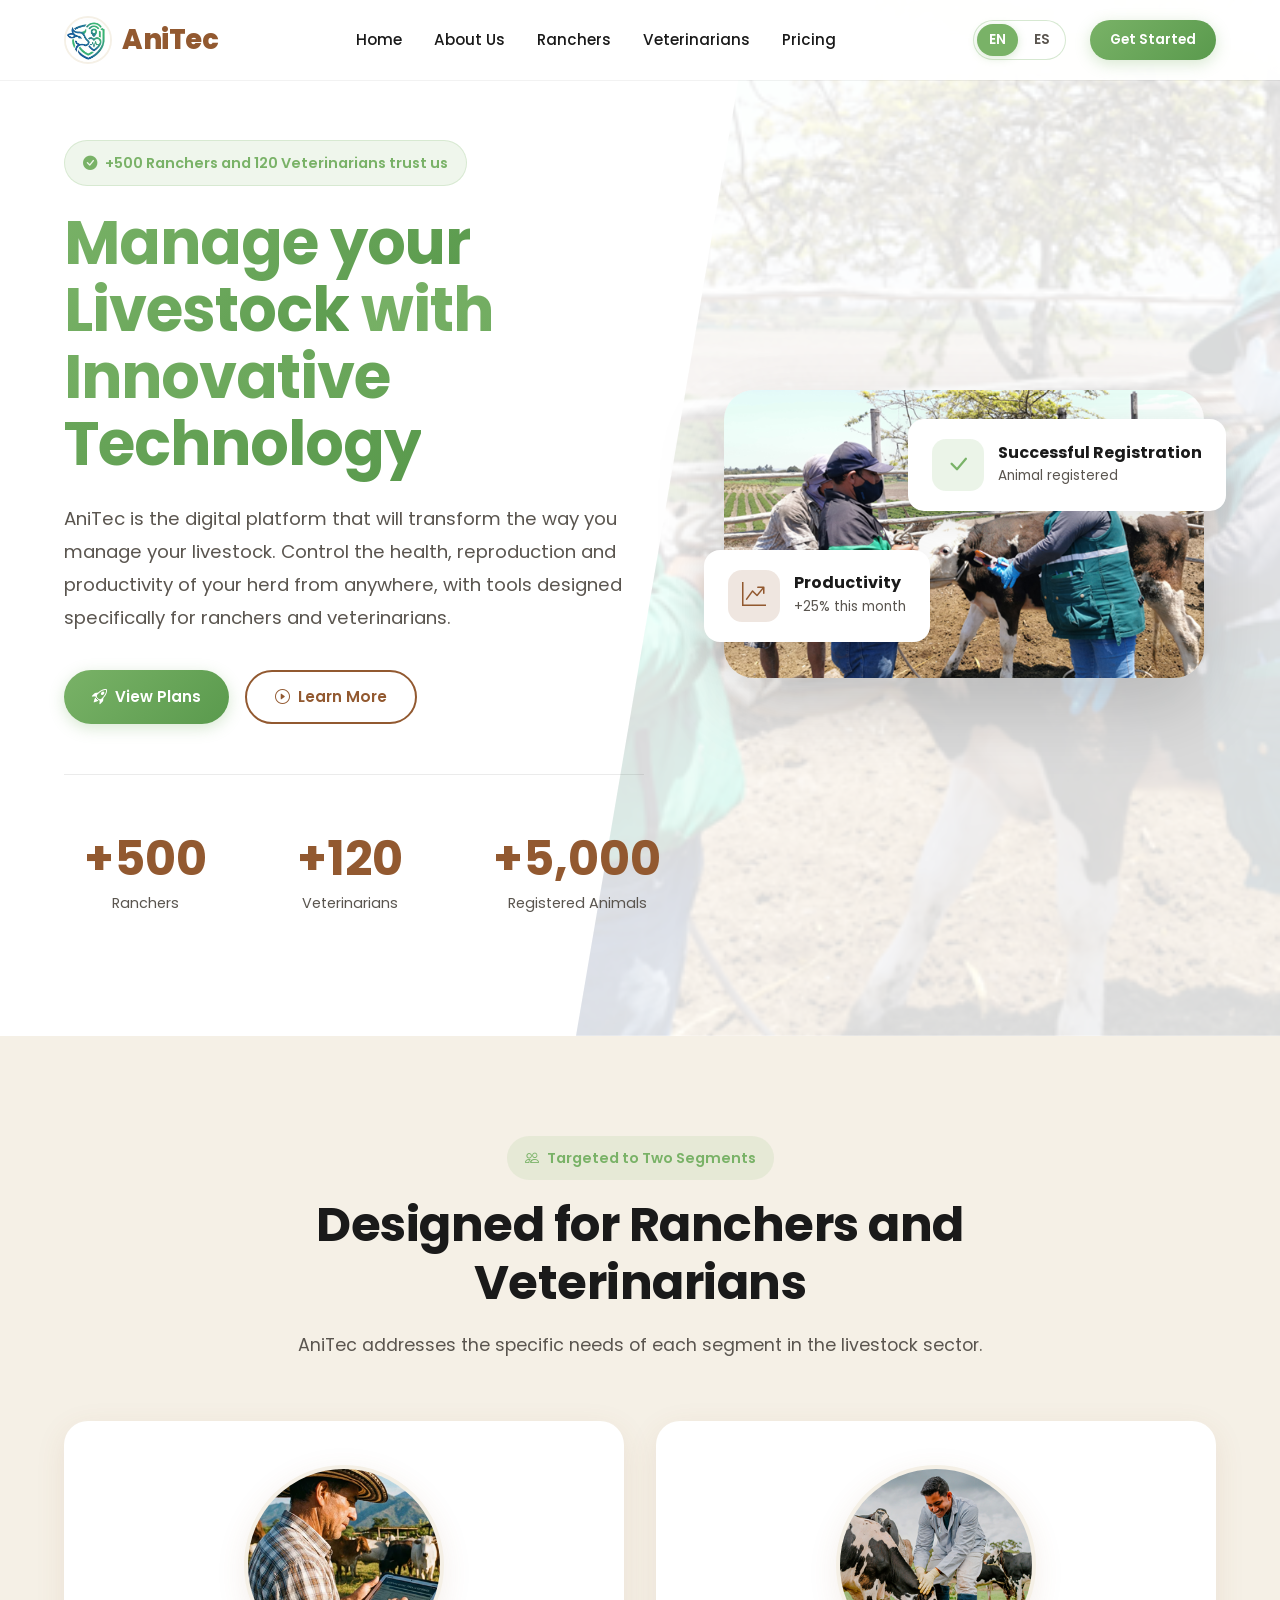
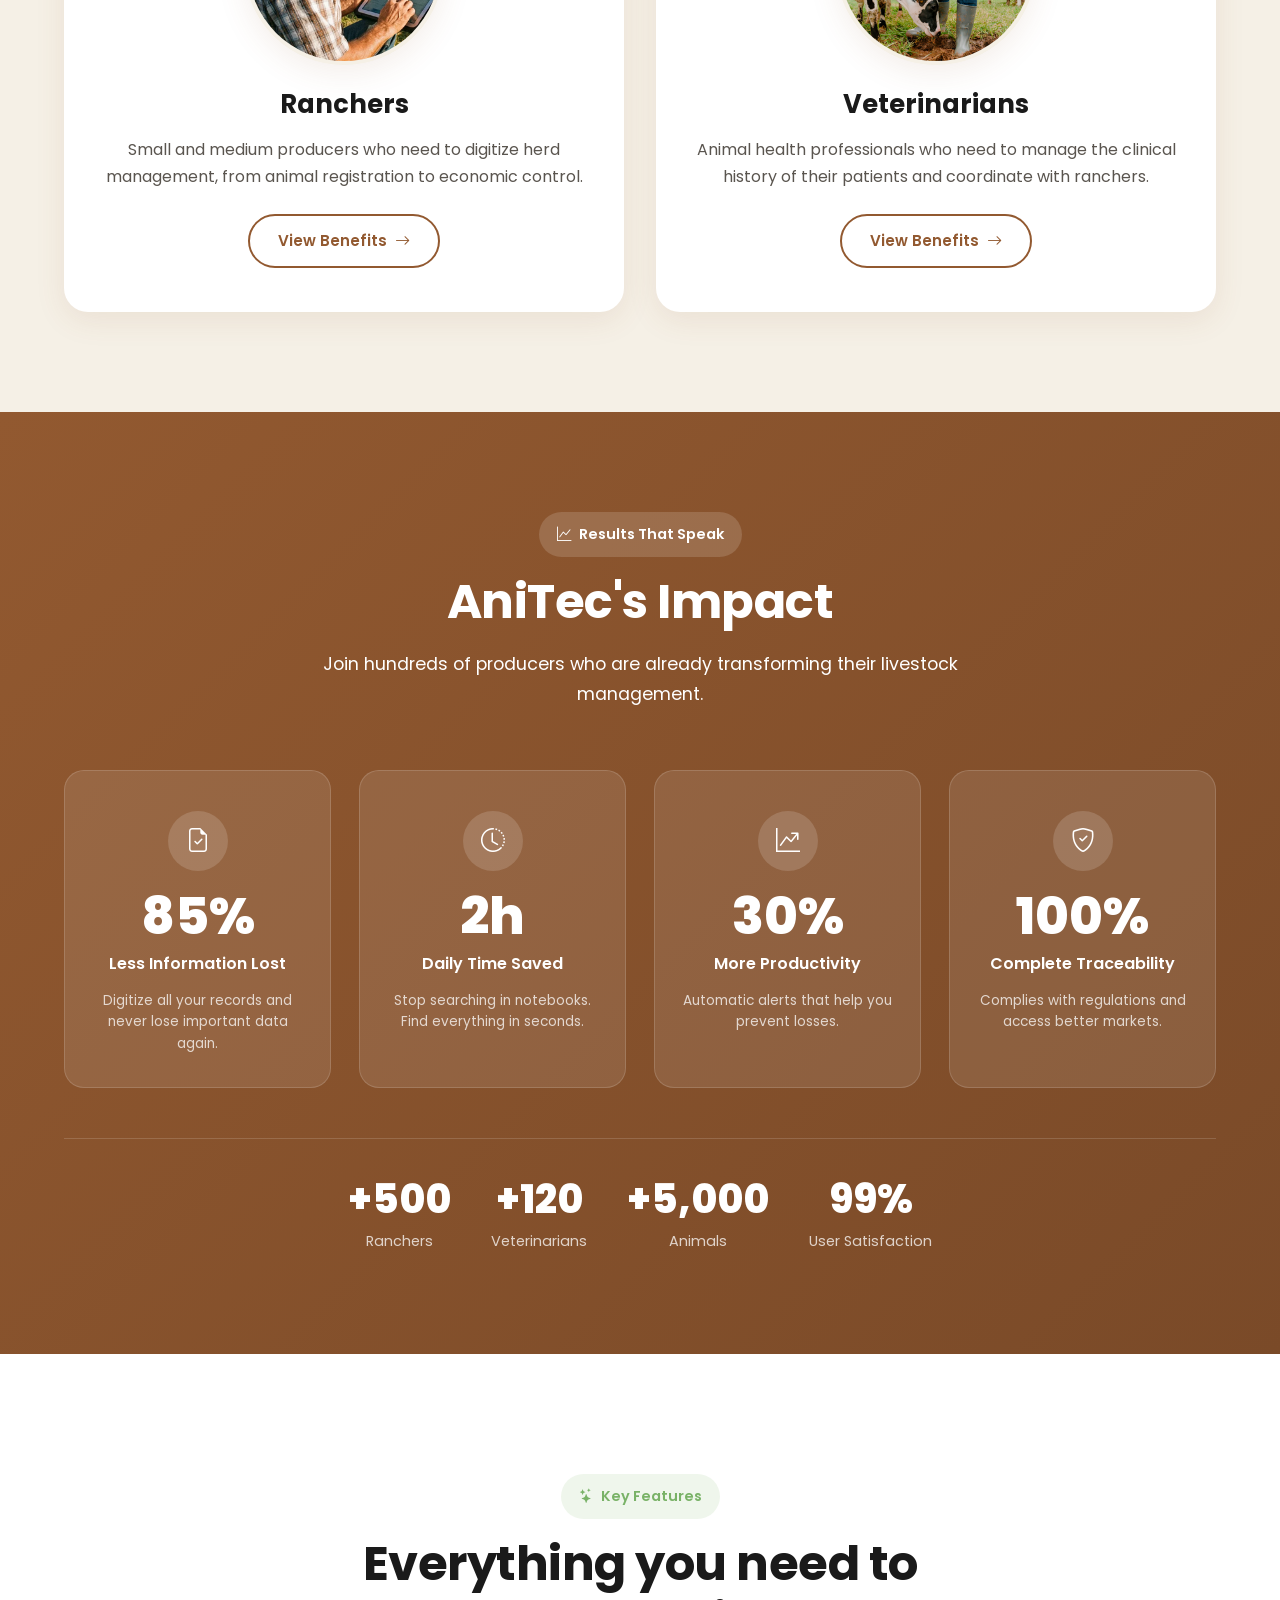
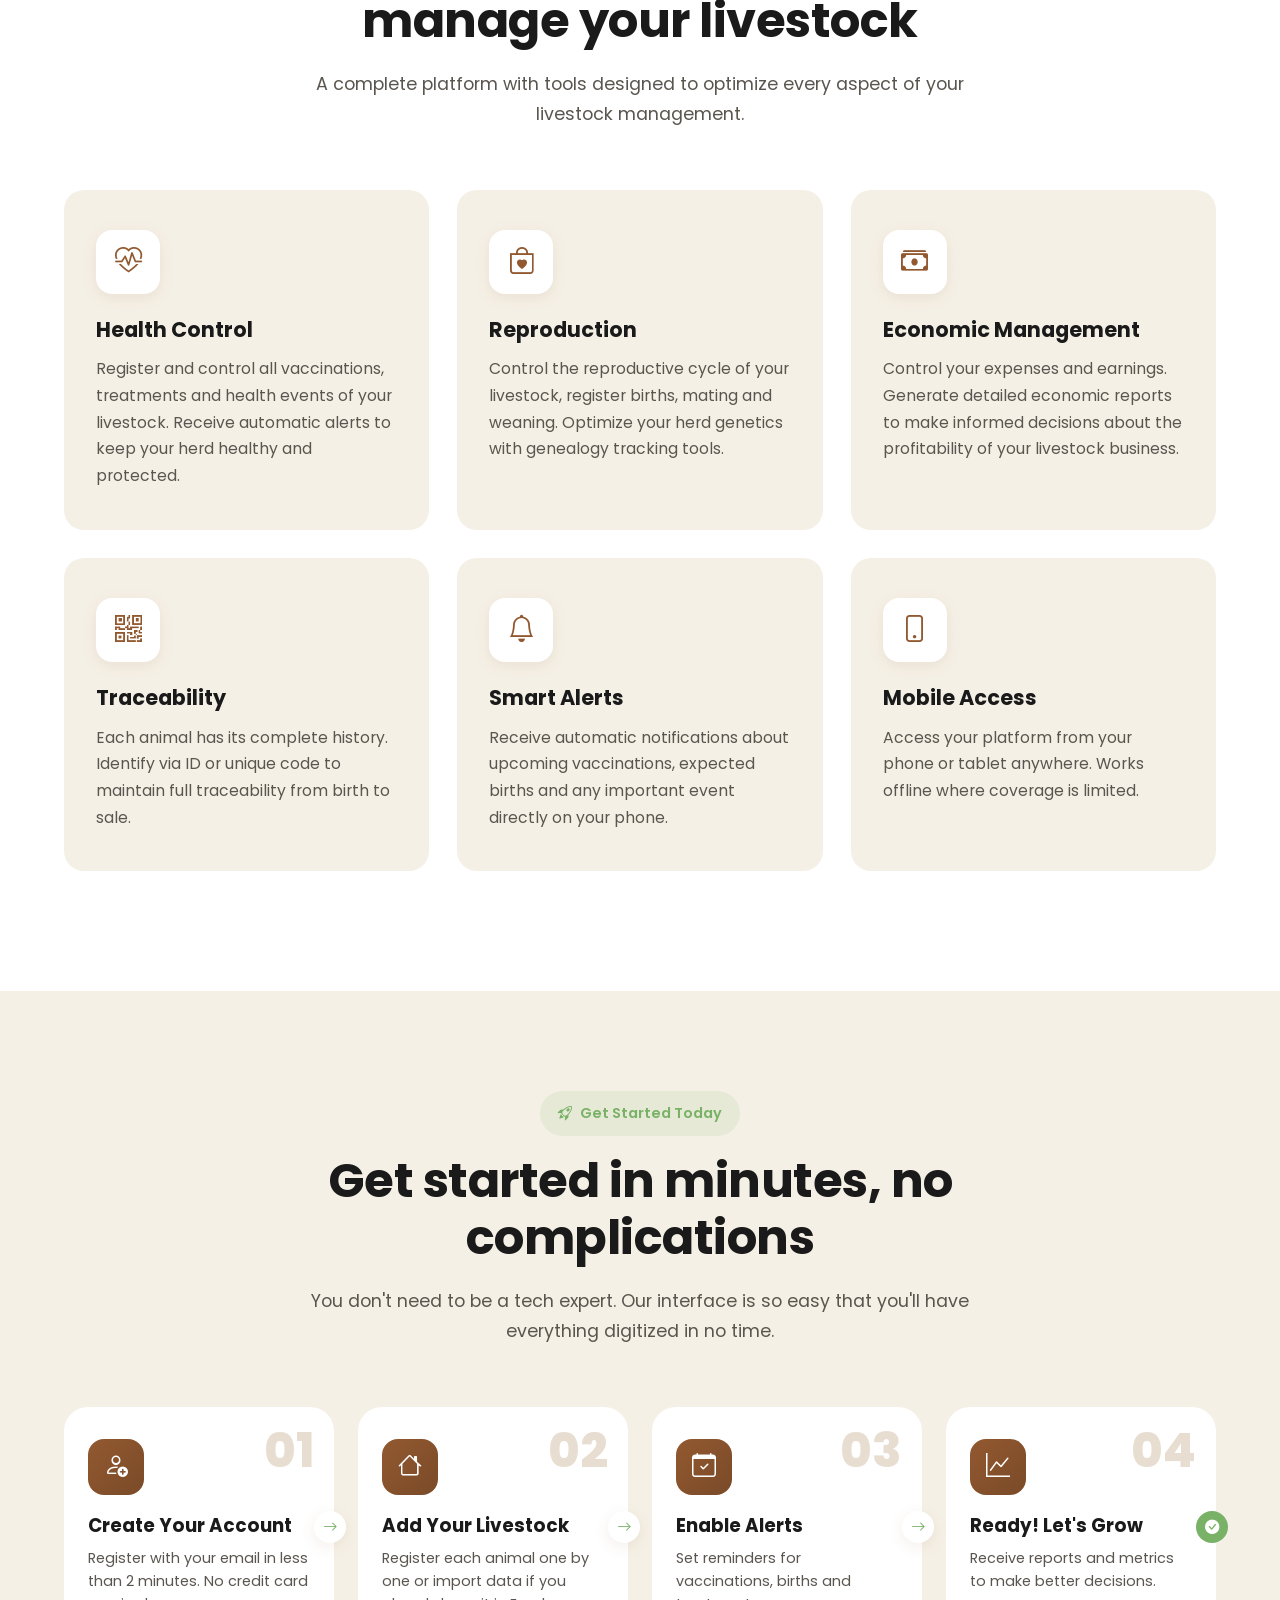
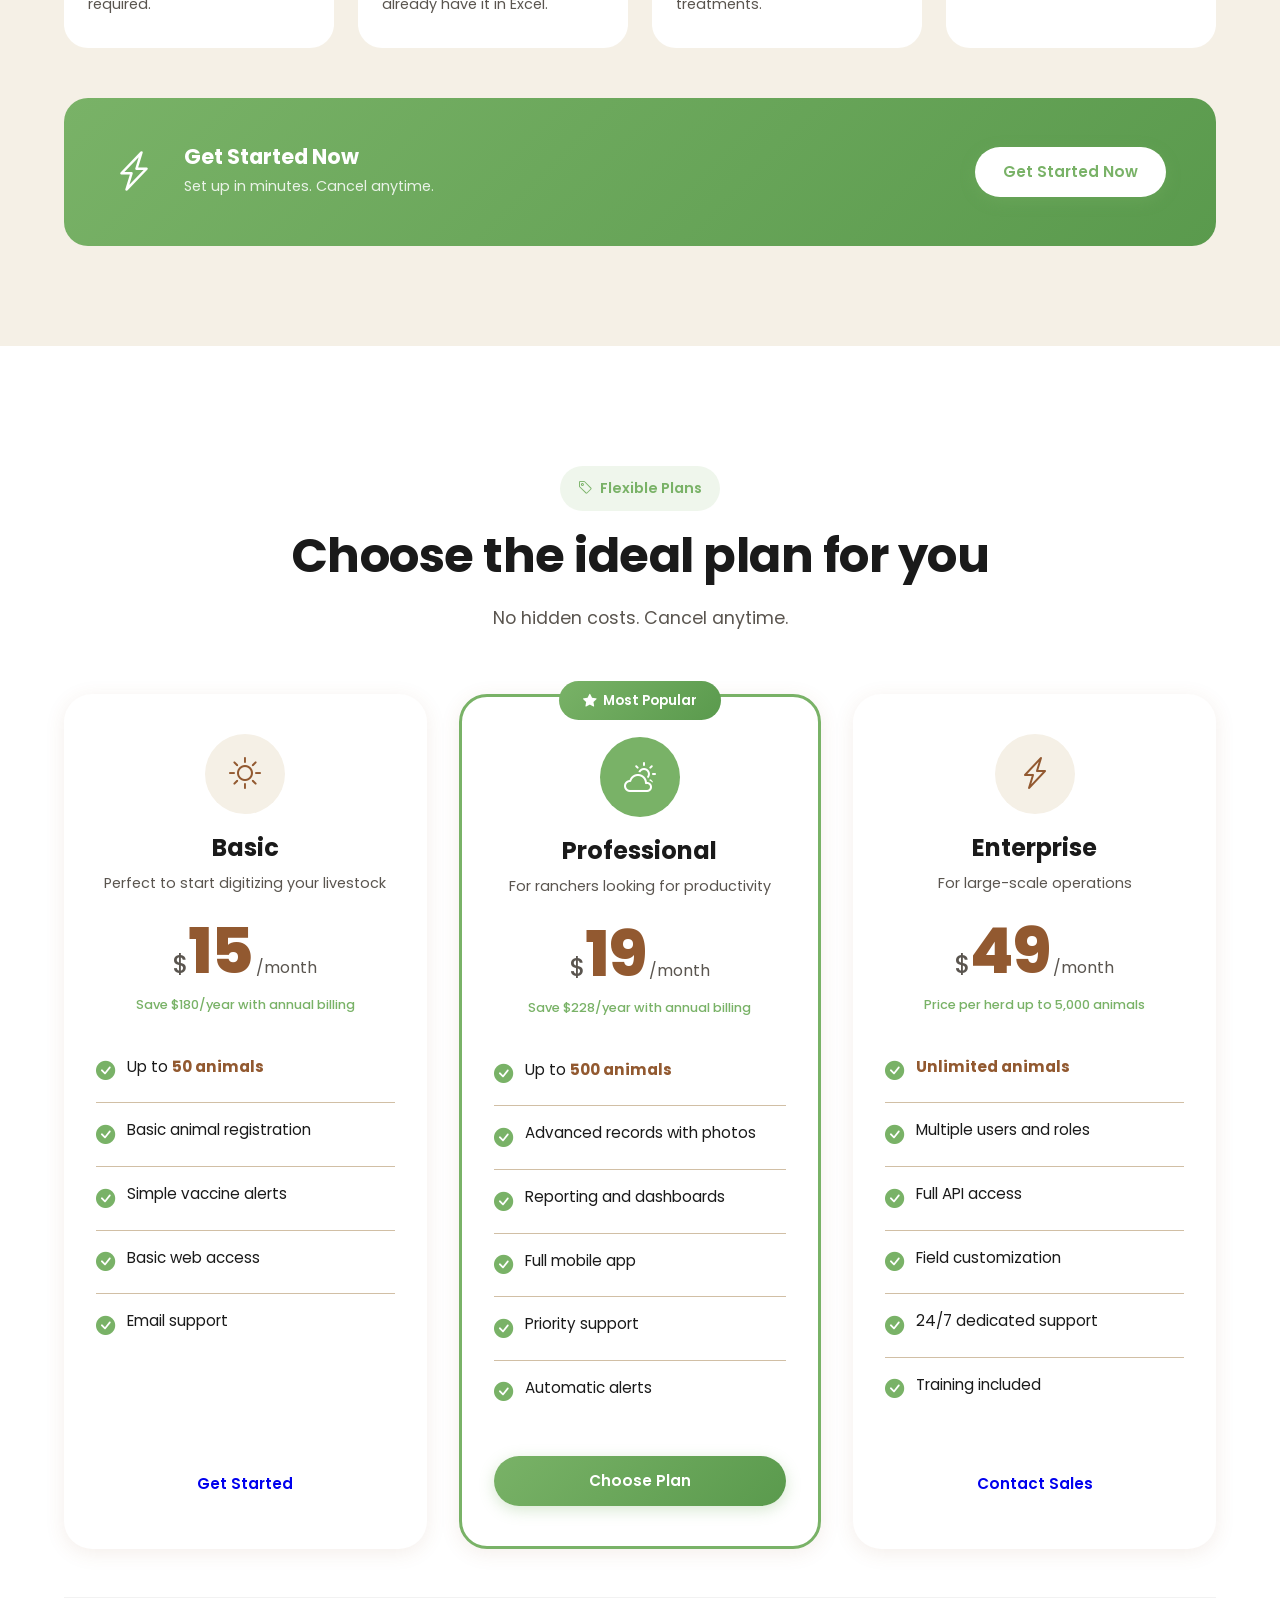
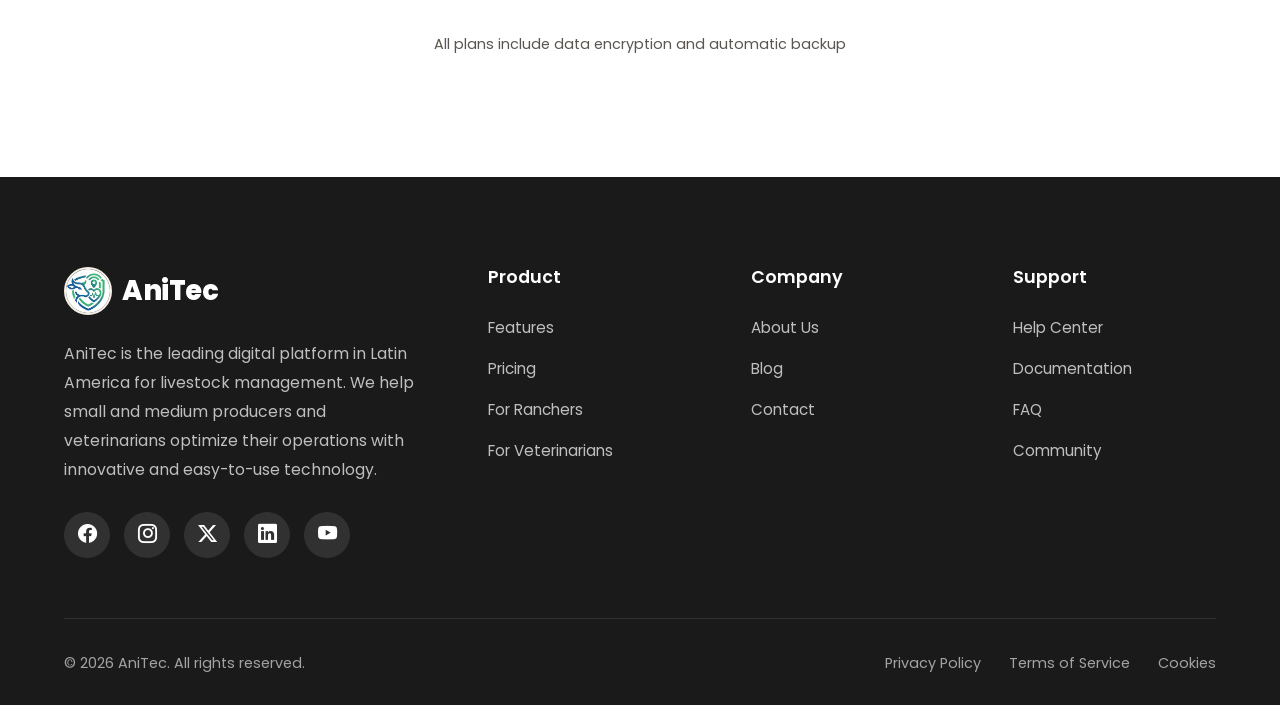
==== index.html @ c936c238 "chore: add initial project files" ====
<!doctype html>
<html lang="en" data-page="home">
  <head>
    <meta charset="UTF-8" />
    <meta name="viewport" content="width=device-width, initial-scale=1.0" />
    <title>AniTec - Digital Platform for Livestock Management</title>
    <meta name="description" content="AniTec is the leading digital platform in Latin America for livestock management. Manage health, reproduction, and productivity of your herd with innovative technology designed for ranchers and veterinarians." />
    <meta name="keywords" content="livestock management, rancher platform, AniTec, livestock traceability, digital livestock, animal health, herd control, platform for veterinarians, rural technology, livestock organizer, cattle management, farm management, agricultural technology, agtech" />
    <meta name="author" content="AniTec" />
    <meta name="robots" content="index, follow" />
    <meta name="googlebot" content="index, follow" />
    <link rel="canonical" href="https://anitec.com/" />
    
    <!-- Open Graph / Facebook -->
    <meta property="og:type" content="website" />
    <meta property="og:url" content="https://anitec.com/" />
    <meta property="og:title" content="AniTec - Digital Platform for Livestock Management" />
    <meta property="og:description" content="AniTec is the leading digital platform in Latin America for livestock management. Manage health, reproduction, and productivity of your herd with innovative technology." />
    <meta property="og:image" content="https://anitec.com/assets/images/og-image.png" />
    <meta property="og:site_name" content="AniTec" />
    
    <!-- Twitter -->
    <meta property="twitter:card" content="summary_large_image" />
    <meta property="twitter:url" content="https://anitec.com/" />
    <meta property="twitter:title" content="AniTec - Digital Platform for Livestock Management" />
    <meta property="twitter:description" content="AniTec is the leading digital platform in Latin America for livestock management. Manage health, reproduction, and productivity of your herd with innovative technology." />
    <meta property="twitter:image" content="https://anitec.com/assets/images/og-image.png" />
    
    <!-- Favicons -->
    <link rel="shortcut icon" href="./assets/images/logo.ico" type="image/x-icon">
    <link rel="icon" href="./assets/images/logo.png" type="image/png" />
    <link rel="apple-touch-icon" href="./assets/images/logo.png" />
    
    <!-- Theme Color -->
    <meta name="theme-color" content="#79B267" />
    <meta name="msapplication-TileColor" content="#79B267" />
    
    <!-- Fonts Preconnect -->
    <link rel="preconnect" href="https://fonts.googleapis.com" />
    <link rel="preconnect" href="https://fonts.gstatic.com" crossorigin />
    <link
      href="https://fonts.googleapis.com/css2?family=Poppins:wght@300;400;500;600;700;800&display=swap"
      rel="stylesheet"
    />
    <link
      rel="stylesheet"
      href="https://cdn.jsdelivr.net/npm/bootstrap-icons@1.11.3/font/bootstrap-icons.min.css"
    />

    <!-- Stylesheet -->
    <link rel="stylesheet" href="assets/styles/styles.css">
  </head>
  <body>
    <nav class="navbar">
      <div class="nav-container">
        <a href="index.html" class="logo">
          <img src="assets/images/logo.png" alt="AniTec Logo" />
          <span class="logo-text">AniTec</span>
        </a>
        <ul class="nav-menu">
          <li><a href="index.html" class="active" data-i18n="nav.home">Home</a></li>
          <li><a href="assets/pages/about.html" data-i18n="nav.about">About Us</a></li>
          <li><a href="assets/pages/ranchers.html" data-i18n="nav.ranchers">Ranchers</a></li>
          <li><a href="assets/pages/veterinarians.html" data-i18n="nav.veterinarians">Veterinarians</a></li>
          <li><a href="#pricing" data-i18n="nav.pricing">Pricing</a></li>
        </ul>
        <div class="nav-actions">
          <div class="lang-switcher">
            <button class="lang-btn" id="lang-en" onclick="setLanguage('en')">EN</button>
            <button class="lang-btn" id="lang-es" onclick="setLanguage('es')">ES</button>
          </div>
            <a href="https://anitec-frontend.onrender.com/" target="_blank" rel="noreferrer" class="btn btn-success btn-sm" data-i18n="nav.startFree">Get Started</a>
          <button class="mobile-menu-btn">
            <i class="bi bi-list"></i>
          </button>
        </div>
      </div>
    </nav>

    <div class="mobile-menu-overlay"></div>
    <div class="mobile-menu">
      <div class="mobile-menu-header">
        <span
          style="
            font-weight: 700;
            font-size: 1.2rem;
            color: var(--primary-brown);
          "
          data-i18n="nav.menu">Menu</span
        >
        <button class="mobile-menu-close">
          <i class="bi bi-x-lg"></i>
        </button>
      </div>
      <ul class="mobile-menu-links">
        <li><a href="index.html" data-i18n="nav.home">Home</a></li>
        <li><a href="assets/pages/about.html" data-i18n="nav.about">About Us</a></li>
        <li><a href="assets/pages/ranchers.html" data-i18n="nav.ranchers">Ranchers</a></li>
        <li><a href="assets/pages/veterinarians.html" data-i18n="nav.veterinarians">Veterinarians</a></li>
        <li><a href="#pricing" data-i18n="nav.pricing">Pricing</a></li>
      </ul>
      <div class="mobile-menu-cta">
        <a href="#pricing" class="btn btn-success" data-i18n="nav.startFree">Get Started</a>
      </div>
      <div class="mobile-lang-switcher">
        <button class="lang-btn" id="mobile-lang-en" onclick="setLanguage('en')">EN</button>
        <button class="lang-btn" id="mobile-lang-es" onclick="setLanguage('es')">ES</button>
      </div>
    </div>

    <section class="hero">
      <div class="container">
        <div class="hero-content">
          <div class="hero-text">
            <div class="hero-badge">
              <i class="bi bi-check-circle-fill"></i>
              <span data-i18n="hero.badge">+500 Ranchers and 120 Veterinarians trust us</span>
            </div>
            <h1 class="hero-title">
              <span data-i18n="hero.title1">Manage your </span><span data-i18n="hero.title2" class="highlight">Livestock</span><span data-i18n="hero.title3"> with Innovative Technology</span>
            </h1>
            <p class="hero-description" data-i18n="hero.description">
              AniTec is the digital platform that will transform the way you
              manage your livestock. Control the health, reproduction and
              productivity of your herd from anywhere, with tools designed
              specifically for <strong>ranchers</strong> and
              <strong>veterinarians</strong>.
            </p>
            <div class="hero-buttons">
              <a href="https://anitec-frontend.onrender.com/" target="_blank" rel="noreferrer" class="btn btn-success">
                <i class="bi bi-rocket-takeoff"></i>
                <span data-i18n="hero.tryFree">View Plans</span>
              </a>
              <a href="#features" class="btn btn-secondary">
                <i class="bi bi-play-circle"></i>
                <span data-i18n="hero.learnMore">Learn More</span>
              </a>
            </div>
            <div class="hero-stats">
              <div class="stat-item">
                <div class="stat-number">+500</div>
                <div class="stat-label" data-i18n="hero.stat1">Ranchers</div>
              </div>
              <div class="stat-item">
                <div class="stat-number">+120</div>
                <div class="stat-label" data-i18n="hero.stat2">Veterinarians</div>
              </div>
              <div class="stat-item">
                <div class="stat-number">+5,000</div>
                <div class="stat-label" data-i18n="hero.stat3">Registered Animals</div>
              </div>
            </div>
          </div>
          <div class="hero-image-wrapper">
            <img
              src="assets/images/home/hero-section.png"
              alt="AniTec Dashboard"
              class="hero-image"
            />
            <div class="hero-floating-card hero-floating-card-1">
              <div class="floating-icon green">
                <i class="bi bi-check-lg"></i>
              </div>
              <div class="floating-text">
                <h4 data-i18n="hero.statsAd1" >Successful Registration</h4>
                <p data-i18n="hero.statsAd2" >Animal registered</p>
              </div>
            </div>
            <div class="hero-floating-card hero-floating-card-2">
              <div class="floating-icon brown">
                <i class="bi bi-graph-up-arrow"></i>
              </div>
              <div class="floating-text">
                <h4 data-i18n="hero.statsAd3" >Productivity</h4>
                <p data-i18n="hero.statsAd4" >+25% this month</p>
              </div>
            </div>
          </div>
        </div>
      </div>
    </section>

    <section class="segments" id="segments">
      <div class="container">
        <div class="section-header">
          <span class="section-subtitle">
            <i class="bi bi-people"></i>
            <span data-i18n="segments.subtitle">Targeted to Two Segments</span>
          </span>
          <h2 class="section-title" data-i18n="segments.title">Designed for Ranchers and Veterinarians</h2>
          <p class="section-description" data-i18n="segments.description">
            AniTec addresses the specific needs of each segment in the livestock
            sector.
          </p>
        </div>
        <div class="segments-grid">
          <div class="segment-card">
            <div class="segment-image">
              <img src="assets/images/home/rancher.png" alt="Rancher" />
            </div>
            <h3 class="segment-title" data-i18n="segments.ranchersTitle">Ranchers</h3>
            <p class="segment-description" data-i18n="segments.ranchersDesc">
              Small and medium producers who need to digitize herd management,
              from animal registration to economic control.
            </p>
            <a href="assets/pages/ranchers.html" class="btn btn-secondary">
              <span data-i18n="segments.viewBenefits">View Benefits</span> <i class="bi bi-arrow-right"></i>
            </a>
          </div>
          <div class="segment-card">
            <div class="segment-image">
              <img
                src="assets/images/home/veterinarian.png"
                alt="Veterinarian"
              />
            </div>
            <h3 class="segment-title" data-i18n="segments.vetsTitle">Veterinarians</h3>
            <p class="segment-description" data-i18n="segments.vetsDesc">
              Animal health professionals who need to manage the clinical
              history of their patients and coordinate with ranchers.
            </p>
            <a href="assets/pages/veterinarians.html" class="btn btn-secondary">
              <span data-i18n="segments.viewBenefits">View Benefits</span> <i class="bi bi-arrow-right"></i>
            </a>
          </div>
        </div>
      </div>
    </section>

    <section class="metrics" id="metrics">
      <div class="container">
        <div class="section-header">
          <span class="section-subtitle">
            <i class="bi bi-graph-up"></i>
            <span data-i18n="metrics.subtitle">Results That Speak</span>
          </span>
          <h2 class="section-title" data-i18n="metrics.title">AniTec's Impact</h2>
          <p class="section-description" data-i18n="metrics.description">
            Join hundreds of producers who are already transforming their
            livestock management.
          </p>
        </div>
        <div class="metrics-grid">
          <div class="metric-card">
            <div class="metric-icon">
              <i class="bi bi-file-earmark-check"></i>
            </div>
            <div class="metric-number">85%</div>
            <div class="metric-label" data-i18n="metrics.label1">Less Information Lost</div>
            <p class="metric-description" data-i18n="metrics.desc1">
              Digitize all your records and never lose important data again.
            </p>
          </div>
          <div class="metric-card">
            <div class="metric-icon">
              <i class="bi bi-clock-history"></i>
            </div>
            <div class="metric-number">2h</div>
            <div class="metric-label" data-i18n="metrics.label2">Daily Time Saved</div>
            <p class="metric-description" data-i18n="metrics.desc2">
              Stop searching in notebooks. Find everything in seconds.
            </p>
          </div>
          <div class="metric-card">
            <div class="metric-icon">
              <i class="bi bi-graph-up-arrow"></i>
            </div>
            <div class="metric-number">30%</div>
            <div class="metric-label" data-i18n="metrics.label3">More Productivity</div>
            <p class="metric-description" data-i18n="metrics.desc3">
              Automatic alerts that help you prevent losses.
            </p>
          </div>
          <div class="metric-card">
            <div class="metric-icon">
              <i class="bi bi-shield-check"></i>
            </div>
            <div class="metric-number">100%</div>
            <div class="metric-label" data-i18n="metrics.label4">Complete Traceability</div>
            <p class="metric-description" data-i18n="metrics.desc4">
              Complies with regulations and access better markets.
            </p>
          </div>
        </div>
        <div class="metrics-footer">
          <div class="metrics-stat">
            <span class="metrics-stat-number">+500</span>
            <span class="metrics-stat-label" data-i18n="metrics.stat1">Ranchers<br />trust AniTec</span>
          </div>
          <div class="metrics-stat">
            <span class="metrics-stat-number">+120</span>
            <span class="metrics-stat-label" data-i18n="metrics.stat2"
              >Veterinarians<br />use the platform</span
            >
          </div>
          <div class="metrics-stat">
            <span class="metrics-stat-number">+5,000</span>
            <span class="metrics-stat-label" data-i18n="metrics.stat3">Animals<br />registered</span>
          </div>
          <div class="metrics-stat">
            <span class="metrics-stat-number">99%</span>
            <span class="metrics-stat-label" data-i18n="metrics.stat4">User Satisfaction</span>
          </div>
        </div>
      </div>
    </section>

    <section class="features" id="features">
      <div class="container">
        <div class="section-header">
          <span class="section-subtitle">
            <i class="bi bi-stars"></i>
            <span data-i18n="features.subtitle">Key Features</span>
          </span>
          <h2 class="section-title" data-i18n="features.title">
            Everything you need to manage your livestock
          </h2>
          <p class="section-description" data-i18n="features.description">
            A complete platform with tools designed to optimize every aspect of
            your livestock management.
          </p>
        </div>
        <div class="features-grid">
          <div class="feature-card">
            <div class="feature-icon">
              <i class="bi bi-heart-pulse"></i>
            </div>
            <h3 class="feature-title" data-i18n="features.healthTitle">Health Control</h3>
            <p class="feature-description" data-i18n="features.healthDesc">
              Register and control all vaccinations, treatments and health
              events of your livestock. Receive automatic alerts to keep your
              herd healthy and protected.
            </p>
          </div>
          <div class="feature-card">
            <div class="feature-icon">
              <i class="bi bi-bag-heart"></i>
            </div>
            <h3 class="feature-title" data-i18n="features.reproTitle">Reproduction</h3>
            <p class="feature-description" data-i18n="features.reproDesc">
              Control the reproductive cycle of your livestock, register births,
              mating and weaning. Optimize your herd genetics with genealogy
              tracking tools.
            </p>
          </div>
          <div class="feature-card">
            <div class="feature-icon">
              <i class="bi bi-cash-stack"></i>
            </div>
            <h3 class="feature-title" data-i18n="features.economicTitle">Economic Management</h3>
            <p class="feature-description" data-i18n="features.economicDesc">
              Control your expenses and earnings. Generate detailed economic
              reports to make informed decisions about the profitability of your
              livestock business.
            </p>
          </div>
          <div class="feature-card">
            <div class="feature-icon">
              <i class="bi bi-qr-code"></i>
            </div>
            <h3 class="feature-title" data-i18n="features.traceTitle">Traceability</h3>
            <p class="feature-description" data-i18n="features.traceDesc">
              Each animal has its complete history. Identify via QR or unique
              code to maintain full traceability from birth to sale.
            </p>
          </div>
          <div class="feature-card">
            <div class="feature-icon">
              <i class="bi bi-bell"></i>
            </div>
            <h3 class="feature-title" data-i18n="features.alertsTitle">Smart Alerts</h3>
            <p class="feature-description" data-i18n="features.alertsDesc">
              Receive automatic notifications about upcoming vaccinations,
              expected births and any important event directly on your phone.
            </p>
          </div>
          <div class="feature-card">
            <div class="feature-icon">
              <i class="bi bi-phone"></i>
            </div>
            <h3 class="feature-title" data-i18n="features.mobileTitle">Mobile Access</h3>
            <p class="feature-description" data-i18n="features.mobileDesc">
              Access your platform from your phone or tablet anywhere. Works
              offline where coverage is limited.
            </p>
          </div>
        </div>
      </div>
    </section>

    <section class="how-it-works" id="how-it-works">
      <div class="container">
        <div class="section-header">
          <span class="section-subtitle">
            <i class="bi bi-rocket-takeoff"></i>
            <span data-i18n="howItWorks.subtitle">Get Started Today</span>
          </span>
          <h2 class="section-title" data-i18n="howItWorks.title">
            Get started in minutes, no complications
          </h2>
          <p class="section-description" data-i18n="howItWorks.description">
            You don't need to be a tech expert. Our interface is so easy that
            you'll have everything digitized in no time.
          </p>
        </div>
        <div class="steps-grid">
          <div class="step-card">
            <div class="step-number">01</div>
            <div class="step-content">
              <div class="step-icon">
                <i class="bi bi-person-add"></i>
              </div>
              <h3 class="step-title" data-i18n="howItWorks.step1Title">Create Your Account</h3>
              <p class="step-description" data-i18n="howItWorks.step1Desc">
                Register with your email in less than 2 minutes. No credit card
                required.
              </p>
            </div>
            <div class="step-arrow">
              <i class="bi bi-arrow-right"></i>
            </div>
          </div>
          <div class="step-card">
            <div class="step-number">02</div>
            <div class="step-content">
              <div class="step-icon">
                <i class="bi bi-house"></i>
              </div>
              <h3 class="step-title" data-i18n="howItWorks.step2Title">Add Your Livestock</h3>
              <p class="step-description" data-i18n="howItWorks.step2Desc">
                Register each animal one by one or import data if you already
                have it in Excel.
              </p>
            </div>
            <div class="step-arrow">
              <i class="bi bi-arrow-right"></i>
            </div>
          </div>
          <div class="step-card">
            <div class="step-number">03</div>
            <div class="step-content">
              <div class="step-icon">
                <i class="bi bi-calendar-check"></i>
              </div>
              <h3 class="step-title" data-i18n="howItWorks.step3Title">Enable Alerts</h3>
              <p class="step-description" data-i18n="howItWorks.step3Desc">
                Set reminders for vaccinations, births and treatments.
              </p>
            </div>
            <div class="step-arrow">
              <i class="bi bi-arrow-right"></i>
            </div>
          </div>
          <div class="step-card">
            <div class="step-number">04</div>
            <div class="step-content">
              <div class="step-icon">
                <i class="bi bi-graph-up"></i>
              </div>
              <h3 class="step-title" data-i18n="howItWorks.step4Title">Ready! Let's Grow</h3>
              <p class="step-description" data-i18n="howItWorks.step4Desc">
                Receive reports and metrics to make better decisions.
              </p>
            </div>
            <div class="step-check">
              <i class="bi bi-check-circle-fill"></i>
            </div>
          </div>
        </div>
        <div class="how-it-works-cta">
          <div class="how-it-works-cta-content">
            <i class="bi bi-lightning-charge"></i>
            <div>
              <h4 data-i18n="howItWorks.ctaTitle">Get Started Now</h4>
              <p data-i18n="howItWorks.ctaDesc">Set up in minutes. Cancel anytime.</p>
            </div>
            <a href="https://anitec-frontend.onrender.com/" target="_blank" rel="noreferrer" class="btn btn-success" data-i18n="howItWorks.ctaTitle">Get Started Now</a>
          </div>
        </div>
      </div>
    </section>

    <section class="pricing" id="pricing">
      <div class="container">
        <div class="section-header">
          <span class="section-subtitle">
            <i class="bi bi-tag"></i>
            <span data-i18n="pricing.subtitle">Flexible Plans</span>
          </span>
          <h2 class="section-title" data-i18n="pricing.title">Choose the ideal plan for you</h2>
          <p class="section-description" data-i18n="pricing.description">
            No hidden costs. Cancel anytime.
          </p>
        </div>
        <div class="pricing-grid">
          <div class="pricing-card">
            <div class="pricing-header">
              <div class="pricing-icon">
                <i class="bi bi-sun"></i>
              </div>
              <h3 class="pricing-title" data-i18n="pricing.basic">Basic</h3>
              <p class="pricing-description" data-i18n="pricing.basicDesc">
                Perfect to start digitizing your livestock
              </p>
            </div>
            <div class="pricing-price">
              <span class="currency">$</span>
              <span class="amount">15</span>
              <span class="period" data-i18n="pricing.period">/month</span>
            </div>
            <span class="pricing-price-note" data-i18n="pricing.freeForever">Save $180/year with annual billing</span>
            <ul class="pricing-features">
              <li>
                <i class="bi bi-check-circle-fill"></i>
                <span data-i18n="pricing.upTo50">Up to <strong>50 animals</strong></span>
              </li>
              <li>
                <i class="bi bi-check-circle-fill"></i>
                <span data-i18n="pricing.basicReg">Basic animal registration</span>
              </li>
              <li>
                <i class="bi bi-check-circle-fill"></i>
                <span data-i18n="pricing.simpleAlerts">Simple vaccine alerts</span>
              </li>
              <li>
                <i class="bi bi-check-circle-fill"></i>
                <span data-i18n="pricing.basicWeb">Basic web access</span>
              </li>
              <li>
                <i class="bi bi-check-circle-fill"></i>
                <span data-i18n="pricing.emailSupport">Email support</span>
              </li>
            </ul>
            <a href="https://anitec-frontend.onrender.com/" target="_blank" rel="noreferrer" class="btn btn-outline pricing-btn" data-i18n="pricing.startFree">Get Started</a>
          </div>
          <div class="pricing-card featured">
            <div class="pricing-badge">
              <i class="bi bi-star-fill"></i>
              <span data-i18n="pricing.mostPopular">Most Popular</span>
            </div>
            <div class="pricing-header">
              <div class="pricing-icon">
                <i class="bi bi-cloud-sun"></i>
              </div>
              <h3 class="pricing-title" data-i18n="pricing.professional">Professional</h3>
              <p class="pricing-description" data-i18n="pricing.profDesc">
                For ranchers looking for productivity
              </p>
            </div>
            <div class="pricing-price">
              <span class="currency">$</span>
              <span class="amount">19</span>
              <span class="period" data-i18n="pricing.period">/month</span>
            </div>
            <span class="pricing-price-note" data-i18n="pricing.save"
              >Save $228/year with annual billing</span
            >
            <ul class="pricing-features">
              <li>
                <i class="bi bi-check-circle-fill"></i>
                <span data-i18n="pricing.upTo500">Up to <strong>500 animals</strong></span>
              </li>
              <li>
                <i class="bi bi-check-circle-fill"></i>
                <span data-i18n="pricing.advancedReg">Advanced records with photos</span>
              </li>
              <li>
                <i class="bi bi-check-circle-fill"></i>
                <span data-i18n="pricing.reports">Reporting and dashboards</span>
              </li>
              <li>
                <i class="bi bi-check-circle-fill"></i>
                <span data-i18n="pricing.fullMobile">Full mobile app</span>
              </li>
              <li>
                <i class="bi bi-check-circle-fill"></i>
                <span data-i18n="pricing.prioritySupport">Priority support</span>
              </li>
              <li>
                <i class="bi bi-check-circle-fill"></i>
                <span data-i18n="pricing.autoAlerts">Automatic alerts</span>
              </li>
            </ul>
            <a href="https://anitec-frontend.onrender.com/" target="_blank" rel="noreferrer" class="btn btn-success pricing-btn" data-i18n="pricing.choosePlan">Choose Plan</a>
          </div>
          <div class="pricing-card">
            <div class="pricing-header">
              <div class="pricing-icon">
                <i class="bi bi-lightning-charge"></i>
              </div>
              <h3 class="pricing-title" data-i18n="pricing.enterprise">Enterprise</h3>
              <p class="pricing-description" data-i18n="pricing.entDesc">For large-scale operations</p>
            </div>
            <div class="pricing-price">
              <span class="currency">$</span>
              <span class="amount">49</span>
              <span class="period" data-i18n="pricing.period">/month</span>
            </div>
            <span class="pricing-price-note" data-i18n="pricing.perHerd"
              >Price per herd up to 5,000 animals</span
            >
            <ul class="pricing-features">
              <li>
                <i class="bi bi-check-circle-fill"></i>
                <span data-i18n="pricing.unlimited"><strong>Unlimited animals</strong></span>
              </li>
              <li>
                <i class="bi bi-check-circle-fill"></i>
                <span data-i18n="pricing.multiUser">Multiple users and roles</span>
              </li>
              <li>
                <i class="bi bi-check-circle-fill"></i>
                <span data-i18n="pricing.apiAccess">Full API access</span>
              </li>
              <li>
                <i class="bi bi-check-circle-fill"></i>
                <span data-i18n="pricing.customization">Field customization</span>
              </li>
              <li>
                <i class="bi bi-check-circle-fill"></i>
                <span data-i18n="pricing.support24_7">24/7 dedicated support</span>
              </li>
              <li>
                <i class="bi bi-check-circle-fill"></i>
                <span data-i18n="pricing.training">Training included</span>
              </li>
            </ul>
            <a href="https://anitec-frontend.onrender.com/" target="_blank" rel="noreferrer" class="btn btn-outline pricing-btn" data-i18n="pricing.contactSales">Contact Sales</a>
          </div>
        </div>
        <div class="pricing-footer">
          <p data-i18n="pricing.encryption">
            <i class="bi bi-shield-check"></i>
            All plans include data encryption and automatic backup
          </p>
        </div>
      </div>
    </section>

    <footer id="contact">
      <div class="container">
        <div class="footer-grid">
          <div class="footer-about">
            <a href="index.html" class="logo">
              <img src="assets/images/logo.png" alt="AniTec Logo" />
              <span class="logo-text">AniTec</span>
            </a>
            <p class="footer-description" data-i18n="footer.desc">
              AniTec is the leading digital platform in Latin America for
              livestock management. We help small and medium producers and
              veterinarians optimize their operations with innovative and
              easy-to-use technology.
            </p>
            <div class="footer-social">
              <a href="#"><i class="bi bi-facebook"></i></a>
              <a href="#"><i class="bi bi-instagram"></i></a>
              <a href="#"><i class="bi bi-twitter-x"></i></a>
              <a href="#"><i class="bi bi-linkedin"></i></a>
              <a href="#"><i class="bi bi-youtube"></i></a>
            </div>
          </div>
          <div class="footer-column">
            <h4 class="footer-title" data-i18n="footer.product">Product</h4>
            <ul class="footer-links">
              <li><a href="#features" data-i18n="footer.features">Features</a></li>
              <li><a href="#pricing" data-i18n="footer.pricing">Pricing</a></li>
              <li><a href="assets/pages/ranchers.html" data-i18n="footer.forRanchers">For Ranchers</a></li>
              <li><a href="assets/pages/veterinarians.html" data-i18n="footer.forVets">For Veterinarians</a></li>
            </ul>
          </div>
          <div class="footer-column">
            <h4 class="footer-title" data-i18n="footer.company">Company</h4>
            <ul class="footer-links">
              <li><a href="assets/pages/about.html" data-i18n="footer.about">About Us</a></li>
              <li><a href="#" data-i18n="footer.blog">Blog</a></li>
              <li><a href="#contact" data-i18n="footer.contact">Contact</a></li>
            </ul>
          </div>
          <div class="footer-column">
            <h4 class="footer-title" data-i18n="footer.support">Support</h4>
            <ul class="footer-links">
              <li><a href="#" data-i18n="footer.helpCenter">Help Center</a></li>
              <li><a href="#" data-i18n="footer.documentation">Documentation</a></li>
              <li><a href="#" data-i18n="footer.faq">FAQ</a></li>
              <li><a href="#" data-i18n="footer.community">Community</a></li>
            </ul>
          </div>
        </div>
        <div class="footer-bottom">
          <p class="footer-copyright" data-i18n="footer.copyright">© 2026 AniTec. All rights reserved.</p>
          <div class="footer-legal">
            <a href="#" data-i18n="footer.privacy">Privacy Policy</a>
            <a href="#" data-i18n="footer.terms">Terms of Service</a>
            <a href="#" data-i18n="footer.cookies">Cookies</a>
          </div>
        </div>
      </div>
    </footer>

    <script src="assets/scripts/i18n.js"></script>
    <script src="assets/scripts/script.js"></script>
  </body>
</html>
---- assets/styles/styles.css ----
:root {
  --primary-brown: #925930;
  --primary-green: #79b267;
  --primary-cream: #f5f0e6;
  --secondary-brown: #a3794f;
  --secondary-green: #a3c4a8;
  --secondary-cream: #d1bfa5;
  --text-dark: #1a1a1a;
  --text-light: #5a554f;
  --white: #ffffff;
  --shadow-light: rgba(146, 89, 48, 0.1);
  --shadow-medium: rgba(146, 89, 48, 0.2);
  --gradient-green: linear-gradient(135deg, #79b267 0%, #5a9a4d 100%);
  --gradient-brown: linear-gradient(135deg, #925930 0%, #7a4a28 100%);
}

* {
  margin: 0;
  padding: 0;
  box-sizing: border-box;
}

html {
  scroll-behavior: smooth;
}

body {
  font-family: "Poppins", sans-serif;
  background-color: var(--primary-cream);
  color: var(--text-dark);
  line-height: 1.7;
  overflow-x: hidden;
}

body.menu-open {
  overflow: hidden;
}

h1,
h2,
h3,
h4,
h5,
h6 {
  font-family: "Poppins", sans-serif;
  font-weight: 700;
  line-height: 1.2;
}

.container {
  max-width: 1200px;
  margin: 0 auto;
  padding: 0 24px;
}

.btn {
  padding: 12px 28px;
  border-radius: 50px;
  font-weight: 600;
  font-size: 0.95rem;
  cursor: pointer;
  transition: all 0.3s cubic-bezier(0.4, 0, 0.2, 1);
  text-decoration: none;
  display: inline-flex;
  align-items: center;
  gap: 8px;
  border: none;
  font-family: "Poppins", sans-serif;
}

.btn-primary {
  background: var(--gradient-brown);
  color: var(--white);
  box-shadow: 0 4px 15px rgba(146, 89, 48, 0.3);
}

.btn-primary:hover {
  transform: translateY(-2px);
  box-shadow: 0 8px 25px rgba(146, 89, 48, 0.4);
}

.btn-secondary {
  background: transparent;
  color: var(--primary-brown);
  border: 2px solid var(--primary-brown);
}

.btn-secondary:hover {
  background: var(--primary-brown);
  color: var(--white);
}

.btn-success {
  background: var(--gradient-green);
  color: var(--white);
  box-shadow: 0 4px 15px rgba(121, 178, 103, 0.3);
}

.btn-success:hover {
  transform: translateY(-2px);
  box-shadow: 0 8px 25px rgba(121, 178, 103, 0.4);
}

.mobile-menu-btn {
  display: none;
  background: none;
  border: none;
  font-size: 1.6rem;
  color: var(--primary-brown);
  cursor: pointer;
  padding: 8px;
  line-height: 1;
}

/* Navigation */
.navbar {
  position: fixed;
  top: 0;
  left: 0;
  right: 0;
  background: rgba(255, 255, 255, 0.95);
  backdrop-filter: blur(20px);
  z-index: 1000;
  transition: all 0.3s ease;
  box-shadow: 0 1px 0 rgba(0, 0, 0, 0.05);
}

.navbar.scrolled {
  box-shadow: 0 4px 30px var(--shadow-light);
}

.nav-container {
  display: flex;
  justify-content: space-between;
  align-items: center;
  padding: 16px 24px;
  max-width: 1200px;
  margin: 0 auto;
}

.logo {
  display: flex;
  align-items: center;
  gap: 10px;
  text-decoration: none;
}

.logo img {
  height: 48px;
  width: 48px;
  border-radius: 50%;
  object-fit: cover;
  border: 2px solid var(--primary-cream);
}

.logo-text {
  font-family: "Poppins", sans-serif;
  font-size: 1.7rem;
  font-weight: 800;
  color: var(--primary-brown);
  letter-spacing: -0.5px;
}

.nav-menu {
  display: flex;
  align-items: center;
  gap: 32px;
  list-style: none;
}

.nav-menu a {
  text-decoration: none;
  color: var(--text-dark);
  font-weight: 500;
  font-size: 0.95rem;
  transition: all 0.3s ease;
  position: relative;
}

.nav-menu a::after {
  content: "";
  position: absolute;
  bottom: -6px;
  left: 0;
  width: 0;
  height: 2px;
  background: var(--primary-green);
  transition: width 0.3s ease;
  border-radius: 2px;
}

.nav-menu a:hover {
  color: var(--primary-brown);
}

.nav-menu a:hover::after {
  width: 100%;
}

.nav-actions {
  display: flex;
  gap: 12px;
  align-items: center;
}

.btn-sm {
  padding: 8px 20px;
  font-size: 0.85rem;
}

/* Mobile Menu */
.mobile-menu-overlay,
.mobile-menu {
  display: none;
}

/* Hero Section */
.hero {
  min-height: 100vh;
  padding: 140px 0 100px;
  background: var(--white);
  position: relative;
  overflow: hidden;
}

.hero::before {
  content: "";
  position: absolute;
  top: 0;
  right: 0;
  width: 55%;
  height: 100%;
  background: url("../images/home/hero-section.png") no-repeat center center;
  background-size: cover;
  opacity: 0.15;
  clip-path: polygon(25% 0, 100% 0, 100% 100%, 0% 100%);
}

.hero-content {
  display: grid;
  grid-template-columns: 1fr 1fr;
  gap: 80px;
  align-items: center;
  position: relative;
  z-index: 1;
}

.hero-text {
  max-width: 580px;
}

.hero-badge {
  display: inline-flex;
  align-items: center;
  gap: 8px;
  background: rgba(121, 178, 103, 0.12);
  padding: 10px 18px;
  border-radius: 50px;
  font-size: 0.9rem;
  color: var(--primary-green);
  font-weight: 600;
  margin-bottom: 24px;
  border: 1px solid rgba(121, 178, 103, 0.2);
}

.hero-title {
  font-size: 3.8rem;
  line-height: 1.1;
  color: var(--text-dark);
  margin-bottom: 24px;
  letter-spacing: -1px;
}

.hero-title span {
  background: var(--gradient-green);
  -webkit-background-clip: text;
  -webkit-text-fill-color: transparent;
  background-clip: text;
}

.hero-description {
  font-size: 1.15rem;
  color: var(--text-light);
  margin-bottom: 36px;
  line-height: 1.8;
}

.hero-buttons {
  display: flex;
  gap: 16px;
  flex-wrap: wrap;
}

.hero-image {
  width: 100%;
  max-width: 560px;
  border-radius: 24px;
  box-shadow: 0 30px 70px rgba(0, 0, 0, 0.15);
}

.hero-floating-card {
  position: absolute;
  background: var(--white);
  padding: 20px 24px;
  border-radius: 16px;
  box-shadow: 0 10px 40px rgba(0, 0, 0, 0.12);
  display: flex;
  align-items: center;
  gap: 14px;
  animation: float 4s ease-in-out infinite;
}

.hero-floating-card-1 {
  top: 10%;
  right: -10px;
  animation-delay: 0s;
}

.hero-floating-card-2 {
  bottom: 15%;
  left: -20px;
  animation-delay: 1s;
}

@keyframes float {
  0%,
  100% {
    transform: translateY(0);
  }
  50% {
    transform: translateY(-10px);
  }
}

.floating-icon {
  width: 52px;
  height: 52px;
  border-radius: 14px;
  display: flex;
  align-items: center;
  justify-content: center;
  font-size: 1.5rem;
}

.floating-icon.green {
  background: rgba(121, 178, 103, 0.15);
  color: var(--primary-green);
}

.floating-icon.brown {
  background: rgba(146, 89, 48, 0.15);
  color: var(--primary-brown);
}

.floating-text h4 {
  font-size: 1rem;
  color: var(--text-dark);
  margin-bottom: 2px;
}

.floating-text p {
  font-size: 0.85rem;
  color: var(--text-light);
}

.hero-stats {
  display: flex;
  gap: 50px;
  margin-top: 50px;
  padding-top: 40px;
  border-top: 1px solid rgba(0, 0, 0, 0.08);
}

.stat-item {
  text-align: left;
}

.stat-number {
  font-size: 2.8rem;
  font-weight: 800;
  color: var(--primary-brown);
  line-height: 1;
}

.stat-label {
  font-size: 0.95rem;
  color: var(--text-light);
  margin-top: 4px;
}

/* Ganadero Hero Section */
.rancher-hero,
.vet-hero {
  min-height: 95vh;
  padding: 140px 0 80px;
  background: var(--white);
  position: relative;
  display: flex;
  align-items: center;
}

.rancher-hero::before {
  content: "";
  position: absolute;
  top: 0;
  left: 0;
  width: 100%;
  height: 100%;
  background:
    radial-gradient(
      circle at 100% 0%,
      rgba(121, 178, 103, 0.08) 0%,
      transparent 50%
    ),
    radial-gradient(
      circle at 0% 100%,
      rgba(146, 89, 48, 0.05) 0%,
      transparent 50%
    );
  pointer-events: none;
}

.rancher-hero-content,
.vet-hero-content {
  display: grid;
  grid-template-columns: 1.1fr 1fr;
  gap: 80px;
  align-items: center;
  position: relative;
  z-index: 1;
}

.rancher-title,
.vet-title {
  font-size: 3.5rem;
  color: var(--text-dark);
  margin-bottom: 24px;
  line-height: 1.2;
}

.rancher-title .highlight,
.vet-title .highlight {
  background: var(--gradient-green);
  -webkit-background-clip: text;
  background-clip: text;
  -webkit-text-fill-color: transparent;
}

.rancher-description,
.vet-description {
  font-size: 1.15rem;
  color: var(--text-light);
  margin-bottom: 20px;
  line-height: 1.8;
}

.rancher-features {
  display: grid;
  grid-template-columns: 1fr 1fr;
  gap: 16px;
  margin: 30px 0;
}

.rancher-feature {
  display: flex;
  align-items: center;
  gap: 12px;
  font-size: 0.95rem;
  color: var(--text-dark);
}

.rancher-feature i {
  color: var(--primary-green);
  font-size: 1.1rem;
}

.vet-features {
  display: grid;
  grid-template-columns: 1fr 1fr;
  gap: 16px;
  margin: 30px 0;
}

.vet-feature {
  display: flex;
  align-items: center;
  gap: 12px;
  font-size: 0.95rem;
  color: var(--text-dark);
}

.vet-feature i {
  color: var(--primary-green);
  font-size: 1.1rem;
}

.rancher-hero-stats,
.vet-hero-stats {
  display: flex;
  gap: 40px;
  margin: 30px 0;
  padding: 24px 0;
  border-top: 1px solid var(--secondary-cream);
  border-bottom: 1px solid var(--secondary-cream);
}

.rancher-stat,
.vet-stat {
  text-align: left;
}

.rancher-stat-number,
.vet-stat-number {
  display: block;
  font-size: 2rem;
  font-weight: 800;
  color: var(--primary-brown);
  line-height: 1;
  margin-bottom: 4px;
}

.rancher-stat-label,
.vet-stat-label {
  font-size: 0.8rem;
  color: var(--text-light);
  line-height: 1.3;
}

.rancher-buttons,
.vet-buttons {
  display: flex;
  gap: 16px;
  margin-top: 32px;
}

.rancher-hero-image,
.vet-hero-image {
  text-align: center;
  position: relative;
}

.hero-image-wrapper {
  position: relative;
}

.hero-image-wrapper img {
  width: 100%;
  max-width: 480px;
  border-radius: 30px;
  box-shadow: 0 30px 70px rgba(0, 0, 0, 0.15);
}

.hero-image-badge {
  position: absolute;
  bottom: 30px;
  left: -20px;
  background: var(--white);
  padding: 16px 24px;
  border-radius: 16px;
  display: flex;
  align-items: center;
  gap: 10px;
  box-shadow: 0 10px 30px var(--shadow-light);
  font-weight: 600;
  color: var(--text-dark);
}

.hero-image-badge i {
  color: #f59e0b;
  font-size: 1.1rem;
}

/* Segmentos Section */
.segments {
  padding: 100px 0;
  background: var(--primary-cream);
}

.segments-grid {
  display: grid;
  grid-template-columns: repeat(2, 1fr);
  gap: 32px;
}

.segment-card {
  background: var(--white);
  padding: 44px 36px;
  border-radius: 24px;
  text-align: center;
  transition: all 0.4s ease;
  box-shadow: 0 8px 30px var(--shadow-light);
}

.segment-card:hover {
  transform: translateY(-8px);
  box-shadow: 0 20px 50px var(--shadow-medium);
}

.segment-image {
  width: 100%;
  max-width: 200px;
  height: 200px;
  margin: 0 auto 24px;
  border-radius: 50%;
  overflow: hidden;
  border: 4px solid var(--primary-cream);
  box-shadow: 0 8px 30px var(--shadow-light);
  background: var(--primary-cream);
  display: flex;
  align-items: center;
  justify-content: center;
}

.segment-image img {
  width: 100%;
  height: 100%;
  object-fit: cover;
}

.segment-title {
  font-size: 1.6rem;
  color: var(--text-dark);
  margin-bottom: 16px;
}

.segment-description {
  color: var(--text-light);
  line-height: 1.7;
  margin-bottom: 24px;
}

/* Metrics Section */
.metrics {
  padding: 100px 0;
  background: var(--gradient-brown);
}

.metrics .section-subtitle {
  background: rgba(255, 255, 255, 0.15);
  color: var(--white);
}

.metrics .section-title,
.metrics .section-description {
  color: var(--white);
}

.metrics-grid {
  display: grid;
  grid-template-columns: repeat(4, 1fr);
  gap: 28px;
}

.metric-card {
  text-align: center;
  padding: 40px 24px 32px;
  background: rgba(255, 255, 255, 0.1);
  border-radius: 20px;
  border: 1px solid rgba(255, 255, 255, 0.15);
  transition: all 0.3s ease;
  position: relative;
  overflow: hidden;
}

.metric-card::before {
  content: "";
  position: absolute;
  top: 0;
  left: 0;
  right: 0;
  height: 4px;
  background: var(--primary-green);
  transform: scaleX(0);
  transform-origin: left;
  transition: transform 0.3s ease;
}

.metric-card:hover {
  background: rgba(255, 255, 255, 0.15);
  transform: translateY(-5px);
}

.metric-card:hover::before {
  transform: scaleX(1);
}

.metric-icon {
  width: 60px;
  height: 60px;
  background: rgba(255, 255, 255, 0.15);
  border-radius: 50%;
  display: flex;
  align-items: center;
  justify-content: center;
  margin: 0 auto 20px;
  font-size: 1.5rem;
  color: var(--white);
}

.metric-number {
  font-size: 3.2rem;
  font-weight: 800;
  color: var(--white);
  margin-bottom: 8px;
  line-height: 1;
}

.metric-label {
  font-size: 1rem;
  font-weight: 600;
  color: var(--white);
  margin-bottom: 12px;
}

.metric-description {
  font-size: 0.85rem;
  color: rgba(255, 255, 255, 0.75);
  line-height: 1.6;
}

.metrics-footer {
  display: flex;
  justify-content: center;
  gap: 40px;
  margin-top: 50px;
  padding-top: 40px;
  border-top: 1px solid rgba(255, 255, 255, 0.15);
}

.metrics-stat {
  text-align: center;
}

.metrics-stat-number {
  display: block;
  font-size: 2.5rem;
  font-weight: 800;
  color: var(--white);
  line-height: 1;
  margin-bottom: 8px;
}

.metrics-stat-label {
  font-size: 0.9rem;
  color: rgba(255, 255, 255, 0.75);
  line-height: 1.4;
}

/* Features Section */
.features {
  padding: 120px 0;
  background: var(--white);
}

.section-header {
  text-align: center;
  max-width: 700px;
  margin: 0 auto 60px;
}

.section-subtitle {
  display: inline-flex;
  align-items: center;
  gap: 8px;
  background: rgba(121, 178, 103, 0.12);
  color: var(--primary-green);
  padding: 10px 18px;
  border-radius: 50px;
  font-weight: 600;
  font-size: 0.9rem;
  margin-bottom: 16px;
}

.section-title {
  font-size: 3rem;
  color: var(--text-dark);
  margin-bottom: 20px;
  letter-spacing: -0.5px;
}

.section-description {
  font-size: 1.1rem;
  color: var(--text-light);
}

.section-subtitle-light {
  display: inline-flex;
  align-items: center;
  gap: 8px;
  background: rgba(255, 255, 255, 0.15);
  color: #fff;
  padding: 10px 18px;
  border-radius: 50px;
  font-weight: 600;
  font-size: 0.9rem;
  margin-bottom: 16px;
}

.section-title-light {
  font-size: 3rem;
  color: #fff;
  margin-bottom: 20px;
  letter-spacing: -0.5px;
}

.section-description-light {
  font-size: 1.1rem;
  color: rgba(255, 255, 255, 0.8);
}

.features-grid {
  display: grid;
  grid-template-columns: repeat(3, 1fr);
  gap: 28px;
}

.feature-card {
  background: var(--primary-cream);
  padding: 40px 32px;
  border-radius: 20px;
  transition: all 0.4s cubic-bezier(0.4, 0, 0.2, 1);
  position: relative;
  overflow: hidden;
}

.feature-card::before {
  content: "";
  position: absolute;
  top: 0;
  left: 0;
  right: 0;
  height: 4px;
  background: var(--gradient-green);
  transform: scaleX(0);
  transform-origin: left;
  transition: transform 0.4s ease;
}

.feature-card:hover {
  transform: translateY(-8px);
  box-shadow: 0 25px 50px var(--shadow-light);
  background: var(--white);
}

.feature-card:hover::before {
  transform: scaleX(1);
}

.feature-icon {
  width: 64px;
  height: 64px;
  background: var(--white);
  border-radius: 16px;
  display: flex;
  align-items: center;
  justify-content: center;
  font-size: 1.7rem;
  color: var(--primary-brown);
  margin-bottom: 24px;
  box-shadow: 0 4px 15px var(--shadow-light);
}

.feature-title {
  font-size: 1.3rem;
  color: var(--text-dark);
  margin-bottom: 14px;
}

.feature-description {
  color: var(--text-light);
  line-height: 1.7;
  font-size: 0.98rem;
}

/* How It Works */
.how-it-works {
  padding: 100px 0;
  background: var(--primary-cream);
  position: relative;
}

.steps-grid {
  display: grid;
  grid-template-columns: repeat(4, 1fr);
  gap: 24px;
  position: relative;
}

.step-card {
  background: var(--white);
  border-radius: 24px;
  padding: 32px 24px;
  display: flex;
  align-items: flex-start;
  gap: 20px;
  position: relative;
  transition: all 0.3s ease;
}

.step-card:hover {
  transform: translateY(-5px);
  box-shadow: 0 15px 40px var(--shadow-light);
}

.step-number {
  font-size: 3rem;
  font-weight: 800;
  color: var(--secondary-cream);
  line-height: 1;
  position: absolute;
  top: 20px;
  right: 20px;
  opacity: 0.5;
}

.step-content {
  flex: 1;
}

.step-icon {
  width: 56px;
  height: 56px;
  background: var(--gradient-brown);
  border-radius: 16px;
  display: flex;
  align-items: center;
  justify-content: center;
  margin-bottom: 20px;
  font-size: 1.5rem;
  color: var(--white);
}

.step-title {
  font-size: 1.15rem;
  color: var(--text-dark);
  margin-bottom: 10px;
}

.step-description {
  color: var(--text-light);
  font-size: 0.9rem;
  line-height: 1.6;
}

.step-arrow {
  position: absolute;
  right: -12px;
  top: 50%;
  transform: translateY(-50%);
  width: 32px;
  height: 32px;
  background: var(--white);
  border-radius: 50%;
  display: flex;
  align-items: center;
  justify-content: center;
  color: var(--primary-green);
  font-size: 0.9rem;
  box-shadow: 0 4px 15px var(--shadow-light);
}

.step-check {
  position: absolute;
  right: -12px;
  top: 50%;
  transform: translateY(-50%);
  width: 32px;
  height: 32px;
  background: var(--primary-green);
  border-radius: 50%;
  display: flex;
  align-items: center;
  justify-content: center;
  color: var(--white);
  font-size: 0.9rem;
}

.how-it-works-cta {
  margin-top: 50px;
}

.how-it-works-cta-content {
  background: linear-gradient(135deg, var(--primary-green) 0%, #5a9a4d 100%);
  border-radius: 24px;
  padding: 40px 50px;
  display: flex;
  align-items: center;
  justify-content: space-between;
  gap: 30px;
  flex-wrap: wrap;
}

.how-it-works-cta-content > i {
  font-size: 2.5rem;
  color: var(--white);
}

.how-it-works-cta-content > div {
  flex: 1;
}

.how-it-works-cta-content h4 {
  font-size: 1.3rem;
  color: var(--white);
  margin-bottom: 4px;
}

.how-it-works-cta-content p {
  color: rgba(255, 255, 255, 0.85);
  font-size: 0.9rem;
}

.how-it-works-cta-content .btn {
  background: var(--white);
  color: var(--primary-green);
}

/* Testimonials */
.testimonials {
  padding: 120px 0;
  background: var(--gradient-brown);
  position: relative;
  overflow: hidden;
}

.testimonials::before {
  content: "";
  position: absolute;
  top: -30%;
  right: -10%;
  width: 700px;
  height: 700px;
  background: radial-gradient(
    circle,
    rgba(255, 255, 255, 0.08) 0%,
    transparent 70%
  );
}

.testimonials::after {
  content: "";
  position: absolute;
  bottom: -20%;
  left: -10%;
  width: 500px;
  height: 500px;
  background: radial-gradient(
    circle,
    rgba(121, 178, 103, 0.2) 0%,
    transparent 70%
  );
}

.testimonials .section-subtitle {
  background: rgba(255, 255, 255, 0.15);
  color: var(--white);
}

.testimonials .section-title {
  color: var(--white);
}

.testimonials .section-description {
  color: rgba(255, 255, 255, 0.85);
}



/* Pricing */
.pricing {
  padding: 120px 0;
  background: var(--white);
}

.pricing-grid {
  display: grid;
  grid-template-columns: repeat(3, 1fr);
  gap: 32px;
  align-items: stretch;
}

.pricing-card {
  background: var(--white);
  border-radius: 28px;
  padding: 40px 32px;
  text-align: center;
  transition: all 0.4s ease;
  position: relative;
  display: flex;
  flex-direction: column;
  box-shadow: 0 4px 20px var(--shadow-light);
}

.pricing-card:hover {
  transform: translateY(-10px);
  box-shadow: 0 25px 60px rgba(0, 0, 0, 0.12);
}

.pricing-card.featured {
  background: var(--white);
  border: 3px solid var(--primary-green);
  transform: scale(1.03);
}

.pricing-card.featured:hover {
  transform: scale(1.03) translateY(-10px);
}

.pricing-badge {
  position: absolute;
  top: -16px;
  left: 50%;
  transform: translateX(-50%);
  background: var(--gradient-green);
  color: var(--white);
  padding: 8px 24px;
  border-radius: 50px;
  font-size: 0.85rem;
  font-weight: 600;
  display: flex;
  align-items: center;
  gap: 6px;
}

.pricing-header {
  margin-bottom: 24px;
}

.pricing-icon {
  width: 80px;
  height: 80px;
  background: var(--primary-cream);
  border-radius: 50%;
  display: flex;
  align-items: center;
  justify-content: center;
  margin: 0 auto 20px;
  font-size: 2rem;
  color: var(--primary-brown);
}

.pricing-card.featured .pricing-icon {
  background: var(--primary-green);
  color: var(--white);
}

.pricing-title {
  font-size: 1.5rem;
  color: var(--text-dark);
  margin-bottom: 8px;
}

.pricing-description {
  font-size: 0.9rem;
  color: var(--text-light);
  margin-bottom: 0;
}

.pricing-price {
  margin-bottom: 8px;
  display: flex;
  align-items: baseline;
  justify-content: center;
}

.pricing-price .currency {
  font-size: 1.5rem;
  color: var(--text-light);
  font-weight: 500;
}

.pricing-price .amount {
  font-size: 4rem;
  font-weight: 800;
  color: var(--primary-brown);
  letter-spacing: -2px;
  line-height: 1;
}

.pricing-price .period {
  font-size: 1rem;
  color: var(--text-light);
  margin-left: 4px;
}

.pricing-price-note {
  font-size: 0.8rem;
  color: var(--primary-green);
  font-weight: 500;
  margin-bottom: 24px;
  display: block;
}

.pricing-features {
  list-style: none;
  text-align: left;
  margin-bottom: 32px;
  flex-grow: 1;
}

.pricing-features li {
  padding: 14px 0;
  border-bottom: 1px solid var(--secondary-cream);
  display: flex;
  align-items: flex-start;
  gap: 12px;
  color: var(--text-dark);
  font-size: 0.95rem;
}

.pricing-features li:last-child {
  border-bottom: none;
}

.pricing-features i {
  color: var(--primary-green);
  font-size: 1.2rem;
  flex-shrink: 0;
  margin-top: 2px;
}

.pricing-features strong {
  color: var(--primary-brown);
}

.pricing-btn {
  width: 100%;
  justify-content: center;
  margin-top: auto;
}

.pricing-footer {
  text-align: center;
  margin-top: 48px;
  padding-top: 32px;
  border-top: 1px solid rgba(0, 0, 0, 0.05);
}

.pricing-footer p {
  display: inline-flex;
  align-items: center;
  gap: 8px;
  color: var(--text-light);
  font-size: 0.9rem;
}

.pricing-footer i {
  color: var(--primary-green);
}

@media (max-width: 1024px) {
  .pricing-grid {
    grid-template-columns: 1fr;
    max-width: 420px;
    margin: 0 auto;
  }

  .pricing-card.featured {
    transform: none;
    order: -1;
  }

  .pricing-card.featured:hover {
    transform: translateY(-10px);
  }
}

/* CTA Section */
.cta {
  padding: 0;
  background: var(--gradient-green);
  position: relative;
  overflow: hidden;
}

.cta-wrapper {
  display: grid;
  grid-template-columns: 1fr 1.2fr;
  min-height: 600px;
}

.cta-image {
  position: relative;
  overflow: hidden;
}

.cta-image img {
  width: 100%;
  height: 100%;
  object-fit: cover;
}

.cta-image-overlay {
  position: absolute;
  top: 0;
  left: 0;
  right: 0;
  bottom: 0;
  background: linear-gradient(to right, rgba(121, 178, 103, 0.3), transparent);
}

.cta-content {
  padding: 80px 60px;
  display: flex;
  flex-direction: column;
  justify-content: center;
  position: relative;
  z-index: 1;
}

.cta-badge {
  display: inline-flex;
  align-items: center;
  gap: 8px;
  background: rgba(255, 255, 255, 0.2);
  color: var(--white);
  padding: 10px 20px;
  border-radius: 50px;
  font-weight: 600;
  font-size: 0.85rem;
  margin-bottom: 24px;
  width: fit-content;
}

.cta-title {
  font-size: 2.8rem;
  color: var(--white);
  margin-bottom: 20px;
  letter-spacing: -0.5px;
  line-height: 1.2;
}

.cta-description {
  font-size: 1.1rem;
  color: rgba(255, 255, 255, 0.9);
  margin-bottom: 24px;
  line-height: 1.6;
}

.cta-features {
  display: flex;
  gap: 24px;
  margin-bottom: 32px;
  flex-wrap: wrap;
}

.cta-feature {
  display: flex;
  align-items: center;
  gap: 8px;
  color: rgba(255, 255, 255, 0.9);
  font-size: 0.95rem;
}

.cta-feature i {
  color: #ffd700;
}

.cta-buttons {
  display: flex;
  justify-content: center;
  gap: 16px;
  flex-wrap: wrap;
  margin-bottom: 24px;
}

.cta .btn-primary {
  background: var(--white);
  color: var(--primary-green);
  box-shadow: 0 4px 20px rgba(0, 0, 0, 0.15);
}

.cta .btn-primary:hover {
  background: var(--primary-cream);
  transform: translateY(-3px);
  box-shadow: 0 8px 30px rgba(0, 0, 0, 0.2);
}

.cta .btn-outline-light {
  background: transparent;
  color: var(--white);
  border: 2px solid rgba(255, 255, 255, 0.5);
}

.cta .btn-outline-light:hover {
  background: rgba(255, 255, 255, 0.15);
  border-color: var(--white);
}

.cta-note {
  font-size: 0.85rem;
  color: rgba(255, 255, 255, 0.7);
  display: flex;
  align-items: center;
  gap: 8px;
}

@media (max-width: 1024px) {
  .cta-wrapper {
    grid-template-columns: 1fr;
  }

  .cta-image {
    height: 300px;
  }

  .cta-content {
    padding: 60px 40px;
  }

  .cta-title {
    font-size: 2.2rem;
  }
}

@media (max-width: 640px) {
  .cta-content {
    padding: 40px 24px;
  }

  .cta-title {
    font-size: 1.8rem;
  }

  .cta-features {
    flex-direction: column;
    gap: 12px;
  }

  .cta-buttons {
    flex-direction: column;
  }
}

.cta .btn-secondary {
  border-color: var(--white);
  color: var(--white);
}

.cta .btn-secondary:hover {
  background: var(--white);
  color: var(--primary-green);
}

/* Footer */
footer {
  background: var(--text-dark);
  color: var(--white);
  padding: 90px 0 30px;
}

.footer-grid {
  display: grid;
  grid-template-columns: 1.8fr 1fr 1fr 1fr;
  gap: 60px;
  margin-bottom: 60px;
}

.footer-about .logo {
  margin-bottom: 24px;
}

.footer-about .logo-text {
  color: var(--white);
}

.footer-description {
  color: rgba(255, 255, 255, 0.72);
  line-height: 1.85;
  margin-bottom: 28px;
  font-size: 0.98rem;
}

.footer-social {
  display: flex;
  gap: 14px;
}

.footer-social a {
  width: 46px;
  height: 46px;
  background: rgba(255, 255, 255, 0.1);
  border-radius: 50%;
  display: flex;
  align-items: center;
  justify-content: center;
  color: var(--white);
  font-size: 1.2rem;
  transition: all 0.3s ease;
  text-decoration: none;
}

.footer-social a:hover {
  background: var(--primary-green);
  transform: translateY(-4px);
}

.footer-title {
  font-size: 1.1rem;
  color: var(--white);
  margin-bottom: 26px;
  font-weight: 600;
}

.footer-links {
  list-style: none;
}

.footer-links li {
  margin-bottom: 14px;
}

.footer-links a {
  color: rgba(255, 255, 255, 0.72);
  text-decoration: none;
  transition: all 0.3s ease;
  font-size: 0.95rem;
}

.footer-links a:hover {
  color: var(--primary-green);
  padding-left: 6px;
}

.footer-bottom {
  padding-top: 32px;
  border-top: 1px solid rgba(255, 255, 255, 0.1);
  display: flex;
  justify-content: space-between;
  align-items: center;
  flex-wrap: wrap;
  gap: 20px;
}

.footer-copyright {
  color: rgba(255, 255, 255, 0.6);
  font-size: 0.9rem;
}

.footer-legal {
  display: flex;
  gap: 28px;
}

.footer-legal a {
  color: rgba(255, 255, 255, 0.6);
  text-decoration: none;
  font-size: 0.9rem;
  transition: color 0.3s ease;
}

.footer-legal a:hover {
  color: var(--primary-green);
}

/* Responsive */
@media (max-width: 1100px) {
  .hero-content {
    grid-template-columns: 1fr;
    text-align: center;
  }

  .hero-text {
    max-width: 100%;
  }

  .hero-buttons {
    justify-content: center;
  }

  .hero-stats {
    justify-content: center;
  }

  .hero::before {
    display: none;
  }

  .hero-floating-card {
    display: none;
  }

  .features-grid,
  .pricing-grid {
    grid-template-columns: repeat(2, 1fr);
  }

  .pricing-card.featured {
    transform: none;
  }
}

@media (max-width: 768px) {
  .nav-menu {
    display: none;
  }

  .nav-actions {
    display: flex !important;
    position: relative;
    z-index: 1004;
  }

  .mobile-menu-btn {
    display: flex !important;
    position: relative;
    z-index: 1004;
  }

  .hero-title {
    font-size: 2.6rem;
  }

  .section-title {
    font-size: 2.3rem;
  }

  .features-grid {
    grid-template-columns: 1fr;
  }

  .pricing-grid {
    grid-template-columns: 1fr;
    max-width: 380px;
    margin: 0 auto;
  }

  .footer-grid {
    grid-template-columns: 1fr;
    text-align: center;
  }

  .footer-social {
    justify-content: center;
  }

  .footer-bottom {
    flex-direction: column;
    text-align: center;
  }

  .hero-stats {
    flex-direction: column;
    gap: 24px;
    align-items: center;
  }

  .mobile-menu-overlay {
    display: block;
    position: fixed;
    top: 0;
    left: 0;
    right: 0;
    bottom: 0;
    background: rgba(0, 0, 0, 0.6);
    z-index: 1002;
    opacity: 0;
    visibility: hidden;
    transition: all 0.3s ease;
  }

  .mobile-menu-overlay.active {
    opacity: 1;
    visibility: visible;
  }

  .mobile-menu {
    display: block !important;
    position: fixed;
    top: 0;
    right: 0;
    width: 300px;
    max-width: 85vw;
    height: 100vh;
    background: var(--white);
    z-index: 1003;
    padding: 80px 24px 24px;
    box-shadow: -10px 0 40px rgba(0, 0, 0, 0.2);
    transform: translateX(100%);
    transition: transform 0.35s cubic-bezier(0.4, 0, 0.2, 1);
    overflow-y: auto;
  }

  .mobile-menu.active {
    transform: translateX(0);
  }

  .mobile-menu-header {
    display: flex;
    justify-content: space-between;
    align-items: center;
    margin-bottom: 30px;
  }

  .mobile-menu-close {
    width: 42px;
    height: 42px;
    background: var(--primary-cream);
    border: none;
    border-radius: 50%;
    display: flex;
    align-items: center;
    justify-content: center;
    font-size: 1.3rem;
    color: var(--primary-brown);
    cursor: pointer;
    transition: all 0.3s ease;
  }

  .mobile-menu-close:hover {
    background: var(--primary-brown);
    color: var(--white);
  }

  .mobile-menu-links {
    list-style: none;
  }

  .mobile-menu-links li {
    margin-bottom: 6px;
  }

  .mobile-menu-links a {
    display: block;
    padding: 14px 18px;
    text-decoration: none;
    color: var(--text-dark);
    font-weight: 500;
    font-size: 1.05rem;
    border-radius: 12px;
    transition: all 0.3s ease;
  }

  .mobile-menu-links a:hover {
    background: var(--primary-cream);
    color: var(--primary-brown);
  }

  .mobile-menu-cta {
    margin-top: 24px;
    padding-top: 24px;
    border-top: 1px solid var(--secondary-cream);
  }

  .mobile-menu .btn {
    width: 100%;
    justify-content: center;
    margin-bottom: 12px;
  }
}

/* ==== NEW PAGE STYLES ==== */

/* Nosotros Page */
.about-hero {
  min-height: 90vh;
  padding: 140px 0 80px;
  background: var(--white);
  position: relative;
  display: flex;
  align-items: center;
}

.about-hero::before {
  content: "";
  position: absolute;
  top: 0;
  left: 0;
  width: 100%;
  height: 100%;
  background:
    radial-gradient(
      circle at 0% 0%,
      rgba(121, 178, 103, 0.08) 0%,
      transparent 50%
    ),
    radial-gradient(
      circle at 100% 100%,
      rgba(146, 89, 48, 0.08) 0%,
      transparent 50%
    );
  pointer-events: none;
}

.about-hero-content {
  display: grid;
  grid-template-columns: 1.2fr 1fr;
  gap: 80px;
  align-items: center;
  position: relative;
  z-index: 1;
}

.about-title {
  font-size: 3.5rem;
  color: var(--text-dark);
  margin-bottom: 24px;
  line-height: 1.2;
}

.about-title .highlight {
  background: var(--gradient-green);
  -webkit-background-clip: text;
  -webkit-text-fill-color: transparent;
  background-clip: text;
}

.about-description {
  font-size: 1.1rem;
  color: var(--text-light);
  margin-bottom: 20px;
  line-height: 1.8;
}

.about-hero-stats {
  display: flex;
  gap: 40px;
  margin: 40px 0;
  padding: 30px 0;
  border-top: 1px solid var(--secondary-cream);
  border-bottom: 1px solid var(--secondary-cream);
}

.hero-stat {
  text-align: left;
}

.hero-stat-number {
  display: block;
  font-size: 2rem;
  font-weight: 800;
  color: var(--primary-brown);
  line-height: 1;
  margin-bottom: 4px;
}

.hero-stat-label {
  font-size: 0.8rem;
  color: var(--text-light);
  line-height: 1.3;
}

.about-hero-buttons {
  display: flex;
  gap: 16px;
  margin-top: 32px;
}

.about-hero-video {
  text-align: center;
  position: relative;
}

.video-container {
  position: relative;
  padding-bottom: 56.25%;
  height: 0;
  overflow: hidden;
  border-radius: 24px;
  box-shadow: 0 25px 60px rgba(0, 0, 0, 0.15);
  border: 4px solid var(--primary-cream);
}

.video-container video,
.video-container iframe {
  position: absolute;
  top: 0;
  left: 0;
  width: 100%;
  height: 100%;
  object-fit: cover;
}

.video-info {
  margin-top: 20px;
  padding: 20px;
  background: var(--primary-cream);
  border-radius: 16px;
}

.video-info h4 {
  font-size: 1.1rem;
  color: var(--text-dark);
  margin-bottom: 8px;
}

.video-info p {
  font-size: 0.9rem;
  color: var(--text-light);
}

.mission-vision {
  padding: 100px 0;
  background: var(--primary-cream);
  position: relative;
}

.mission-vision .section-header {
  margin-bottom: 50px;
}

.mv-logos {
  display: flex;
  align-items: center;
  justify-content: center;
  gap: 30px;
  margin-bottom: 60px;
}

.mv-logo-card {
  background: var(--white);
  padding: 30px 40px;
  border-radius: 24px;
  box-shadow: 0 15px 40px var(--shadow-light);
  display: flex;
  flex-direction: column;
  align-items: center;
  gap: 16px;
  transition: all 0.3s ease;
}

.mv-logo-card:hover {
  transform: translateY(-5px);
  box-shadow: 0 20px 50px var(--shadow-medium);
}

.mv-logo-card img {
  width: 180px;
  height: auto;
  object-fit: contain;
}

.mv-logo-label {
  font-size: 0.85rem;
  color: var(--text-light);
  font-style: italic;
}

.mv-vs {
  font-size: 2rem;
  font-weight: 300;
  color: var(--text-light);
}

.mv-grid {
  display: grid;
  grid-template-columns: repeat(3, 1fr);
  gap: 28px;
}

.mv-card {
  background: var(--white);
  padding: 40px 32px;
  border-radius: 24px;
  text-align: center;
  transition: all 0.4s ease;
  position: relative;
  overflow: hidden;
}

.mv-card::before {
  content: "";
  position: absolute;
  top: 0;
  left: 0;
  right: 0;
  height: 4px;
  background: var(--gradient-green);
  transform: scaleX(0);
  transform-origin: left;
  transition: transform 0.4s ease;
}

.mv-card:hover {
  transform: translateY(-8px);
  box-shadow: 0 20px 50px var(--shadow-light);
}

.mv-card:hover::before {
  transform: scaleX(1);
}

.mv-card-icon {
  width: 70px;
  height: 70px;
  background: var(--gradient-green);
  border-radius: 50%;
  display: flex;
  align-items: center;
  justify-content: center;
  margin: 0 auto 24px;
  font-size: 1.8rem;
  color: var(--white);
}

.mv-card-number {
  position: absolute;
  top: 20px;
  right: 20px;
  font-size: 3rem;
  font-weight: 800;
  color: var(--secondary-cream);
  line-height: 1;
}

.mv-card h3 {
  font-size: 1.4rem;
  color: var(--text-dark);
  margin-bottom: 16px;
}

.mv-card p,
.mv-card ul {
  color: var(--text-light);
  line-height: 1.7;
}

.mv-card ul {
  list-style: none;
  text-align: left;
  padding: 0 20px;
  margin: 0 auto;
  display: inline-block;
}

.mv-card li {
  padding: 8px 0;
  border-bottom: 1px solid var(--secondary-cream);
  display: flex;
  align-items: center;
  gap: 12px;
  font-size: 0.95rem;
}

.mv-card li:last-child {
  border-bottom: none;
}

.mv-card li i {
  color: var(--primary-green);
  font-size: 1rem;
}

/* Equipo Section */
.team {
  padding: 100px 0;
  background: var(--white);
  position: relative;
}

.team-grid {
  display: grid;
  grid-template-columns: repeat(5, 1fr);
  gap: 28px;
}

.team-card {
  background: var(--primary-cream);
  border-radius: 24px;
  overflow: hidden;
  transition: all 0.4s ease;
  position: relative;
}

.team-card:hover {
  transform: translateY(-10px);
  box-shadow: 0 25px 50px var(--shadow-medium);
}

.team-card:hover .team-social {
  opacity: 1;
  transform: translateY(0);
}

.team-photo {
  position: relative;
  width: 100%;
  aspect-ratio: 1;
  overflow: hidden;
  background: var(--secondary-cream);
}

.team-photo img {
  width: 100%;
  height: 100%;
  object-fit: cover;
  transition: all 0.4s ease;
}

.team-card:hover .team-photo img {
  transform: scale(1.1);
}

.team-social {
  position: absolute;
  bottom: 0;
  left: 0;
  right: 0;
  padding: 16px;
  background: linear-gradient(to top, rgba(0, 0, 0, 0.7), transparent);
  display: flex;
  justify-content: center;
  gap: 12px;
  opacity: 0;
  transform: translateY(10px);
  transition: all 0.3s ease;
}

.team-social a {
  width: 36px;
  height: 36px;
  background: var(--white);
  border-radius: 50%;
  display: flex;
  align-items: center;
  justify-content: center;
  color: var(--primary-brown);
  text-decoration: none;
  transition: all 0.3s ease;
}

.team-social a:hover {
  background: var(--primary-green);
  color: var(--white);
}

.team-info {
  padding: 24px 20px;
  text-align: center;
}

.team-role {
  display: inline-block;
  background: rgba(121, 178, 103, 0.15);
  color: var(--primary-green);
  padding: 4px 12px;
  border-radius: 50px;
  font-size: 0.75rem;
  font-weight: 600;
  margin-bottom: 12px;
}

.team-name {
  font-size: 1rem;
  color: var(--text-dark);
  margin-bottom: 4px;
  line-height: 1.3;
}

.team-code {
  font-size: 0.75rem;
  color: var(--text-light);
  margin-bottom: 12px;
  font-family: monospace;
}

.team-bio {
  font-size: 0.8rem;
  color: var(--text-light);
  line-height: 1.5;
}

.team-cta {
  margin-top: 60px;
}

.team-cta-content {
  background: var(--primary-cream);
  border-radius: 24px;
  padding: 40px 50px;
  display: flex;
  align-items: center;
  justify-content: space-between;
  gap: 30px;
  flex-wrap: wrap;
}

.team-cta-content > i {
  font-size: 2.5rem;
  color: var(--primary-brown);
}

.team-cta-content > div {
  flex: 1;
}

.team-cta-content h4 {
  font-size: 1.3rem;
  color: var(--text-dark);
  margin-bottom: 4px;
}

.team-cta-content p {
  color: var(--text-light);
  font-size: 0.9rem;
}

.rancher-hero-image img,
.vet-hero-image img {
  width: 100%;
  max-width: 500px;
  border-radius: 24px;
  box-shadow: 0 25px 50px rgba(0, 0, 0, 0.12);
}

.benefits-rancher,
.benefits-vet {
  padding: 100px 0;
  background: var(--primary-cream);
}

.benefits-grid {
  display: grid;
  grid-template-columns: repeat(3, 1fr);
  gap: 28px;
}

.benefit-card {
  background: var(--white);
  padding: 40px 32px;
  border-radius: 20px;
  text-align: center;
  transition: all 0.3s ease;
}

.benefit-card:hover {
  transform: translateY(-8px);
  box-shadow: 0 20px 40px var(--shadow-light);
}

.benefit-icon {
  width: 80px;
  height: 80px;
  background: var(--primary-cream);
  border-radius: 50%;
  display: flex;
  align-items: center;
  justify-content: center;
  margin: 0 auto 24px;
  font-size: 2rem;
  color: var(--primary-brown);
}

.benefit-card h3 {
  font-size: 1.3rem;
  color: var(--text-dark);
  margin-bottom: 14px;
}

.benefit-card p {
  color: var(--text-light);
  line-height: 1.7;
}

.testimonials-rancher,
.testimonials-vet {
  padding: 120px 0;
  background: var(--gradient-brown);
  position: relative;
  overflow: hidden;
}

.testimonials-rancher::before,
.testimonials-vet::before {
  content: "";
  position: absolute;
  top: -30%;
  right: -10%;
  width: 600px;
  height: 600px;
  background: radial-gradient(
    circle,
    rgba(255, 255, 255, 0.08) 0%,
    transparent 70%
  );
}

.testimonials-rancher::after,
.testimonials-vet::after {
  content: "";
  position: absolute;
  bottom: -20%;
  left: -10%;
  width: 400px;
  height: 400px;
  background: radial-gradient(
    circle,
    rgba(121, 178, 103, 0.15) 0%,
    transparent 70%
  );
}

.testimonials-slider-container {
  position: relative;
  z-index: 1;
  overflow: hidden;
}

.testimonials-slider-track {
  display: flex;
  gap: 40px;
  transition: transform 0.8s ease-in-out;
}

.testimonial-card {
  flex: 0 0 calc((100% - 80px) / 3);
  min-width: calc((100% - 80px) / 3);
  background: rgba(255, 255, 255, 0.95);
  border-radius: 20px;
  padding: 32px;
  position: relative;
  transition: all 0.3s ease;
}

.testimonial-card:hover {
  transform: translateY(-5px);
  box-shadow: 0 20px 40px rgba(0, 0, 0, 0.15);
  background: #fff;
}

.testimonial-card > i {
  font-size: 2.5rem;
  color: var(--primary-green);
  margin-bottom: 16px;
  display: block;
}

.testimonial-card p {
  font-size: 1rem;
  line-height: 1.7;
  color: var(--text-dark);
  margin-bottom: 24px;
  font-style: italic;
}

.testimonial-author {
  display: flex;
  align-items: center;
  gap: 16px;
}

.testimonial-author img {
  width: 56px;
  height: 56px;
  border-radius: 50%;
  object-fit: cover;
  border: 3px solid var(--primary-green);
}

.testimonial-info h4 {
  font-size: 1rem;
  font-weight: 600;
  color: var(--text-dark);
  margin-bottom: 4px;
}

.testimonial-info p {
  font-size: 0.85rem;
  color: var(--text-light);
  margin-bottom: 8px;
}

.testimonial-stars {
  display: flex;
  gap: 4px;
}

.testimonial-stars i {
  color: #ffc107;
  font-size: 0.9rem;
}

@media (max-width: 640px) {
  .testimonial-card {
    padding: 24px;
  }
}

.modules-rancher,
.functions-vet {
  padding: 100px 0;
  background: var(--white);
}

.modules-grid,
.functions-grid {
  display: grid;
  grid-template-columns: repeat(3, 1fr);
  gap: 24px;
}

.function-card {
  background: var(--primary-cream);
  padding: 32px 24px;
  border-radius: 20px;
  text-align: center;
  transition: all 0.3s ease;
}

.function-card:hover {
  transform: translateY(-8px);
  box-shadow: 0 20px 40px rgba(0, 0, 0, 0.12);
  background: var(--white);
}

.function-icon {
  width: 70px;
  height: 70px;
  background: var(--white);
  border-radius: 50%;
  display: flex;
  align-items: center;
  justify-content: center;
  margin: 0 auto 20px;
  font-size: 1.8rem;
  color: var(--primary-brown);
  box-shadow: 0 4px 15px var(--shadow-light);
  transition: all 0.3s ease;
}

.function-card:hover .function-icon {
  background: var(--primary-green);
  color: var(--white);
  transform: scale(1.1);
}

.function-card h3 {
  font-size: 1.15rem;
  color: var(--text-dark);
  margin-bottom: 12px;
}

.function-card > p {
  font-size: 0.9rem;
  color: var(--text-light);
  line-height: 1.6;
  margin-bottom: 16px;
}

.function-tags {
  display: flex;
  gap: 8px;
  justify-content: center;
  flex-wrap: wrap;
}

.function-tags span {
  background: rgba(121, 178, 103, 0.15);
  color: var(--primary-green);
  padding: 6px 14px;
  border-radius: 50px;
  font-size: 0.75rem;
  font-weight: 600;
}

.module-card {
  background: var(--white);
  border-radius: 20px;
  overflow: hidden;
  text-align: center;
  transition: all 0.3s ease;
  box-shadow: 0 4px 20px var(--shadow-light);
}

.module-card:hover {
  transform: translateY(-8px);
  box-shadow: 0 20px 40px rgba(0, 0, 0, 0.12);
}

.module-image {
  position: relative;
  height: 180px;
  overflow: hidden;
}

.module-image img {
  width: 100%;
  height: 100%;
  object-fit: cover;
  transition: transform 0.5s ease;
}

.module-card:hover .module-image img {
  transform: scale(1.1);
}

.module-overlay {
  position: absolute;
  bottom: 0;
  left: 0;
  right: 0;
  background: linear-gradient(transparent, rgba(146, 89, 48, 0.9));
  padding: 40px 20px 20px;
}

.module-overlay span {
  color: #fff;
  font-weight: 600;
  font-size: 0.9rem;
}

.module-card h3 {
  font-size: 1.2rem;
  color: var(--primary-brown);
  margin: 20px 20px 12px;
}

.module-card > p {
  font-size: 0.9rem;
  color: var(--text-light);
  padding: 0 20px;
  line-height: 1.5;
  margin-bottom: 16px;
}

.module-card ul {
  list-style: none;
  text-align: left;
  padding: 0 20px 24px;
  margin: 0;
}

.module-card li {
  padding: 10px 0;
  border-bottom: 1px solid rgba(0, 0, 0, 0.05);
  color: var(--text-dark);
  font-size: 0.85rem;
  display: flex;
  align-items: center;
  gap: 10px;
}

.module-card li i {
  color: var(--primary-green);
  font-size: 1rem;
}

@media (max-width: 1024px) {
  .modules-grid,
  .functions-grid {
    grid-template-columns: repeat(2, 1fr);
  }
}

@media (max-width: 640px) {
  .modules-grid,
  .functions-grid {
    grid-template-columns: 1fr;
  }
}

.comparison {
  padding: 100px 0;
  background: var(--primary-cream);
}

.comparison-grid {
  display: grid;
  grid-template-columns: repeat(2, 1fr);
  gap: 40px;
  margin-bottom: 60px;
}

.comparison-card {
  background: var(--white);
  border-radius: 24px;
  overflow: hidden;
  box-shadow: 0 10px 40px var(--shadow-light);
  transition: transform 0.3s ease;
}

.comparison-card:hover {
  transform: translateY(-5px);
}

.comparison-card-header {
  padding: 40px 32px;
  text-align: center;
  position: relative;
}

.comparison-traditional .comparison-card-header {
  background: linear-gradient(135deg, #e0e0e0 0%, #f5f5f5 100%);
}

.comparison-anitec .comparison-card-header {
  background: linear-gradient(135deg, var(--primary-brown) 0%, #b87648 100%);
  color: var(--white);
}

.comparison-card-header i {
  font-size: 3rem;
  margin-bottom: 16px;
  display: block;
}

.comparison-card-header h3 {
  font-size: 1.5rem;
  margin-bottom: 8px;
}

.comparison-card-header p {
  font-size: 0.95rem;
  opacity: 0.8;
}

.comparison-badge {
  position: absolute;
  top: 16px;
  right: 16px;
  background: var(--primary-green);
  color: var(--white);
  padding: 6px 16px;
  border-radius: 50px;
  font-size: 0.75rem;
  font-weight: 600;
}

.comparison-list {
  list-style: none;
  padding: 0 32px 32px;
  margin: 0;
}

.comparison-list li {
  display: flex;
  align-items: flex-start;
  gap: 12px;
  padding: 16px 0;
  border-bottom: 1px solid rgba(0, 0, 0, 0.05);
  font-size: 0.95rem;
  line-height: 1.5;
}

.comparison-list li:last-child {
  border-bottom: none;
}

.comparison-traditional .comparison-list li i {
  color: #dc3545;
  font-size: 1.2rem;
  flex-shrink: 0;
  margin-top: 2px;
}

.comparison-anitec .comparison-list li i {
  color: var(--primary-green);
  font-size: 1.2rem;
  flex-shrink: 0;
  margin-top: 2px;
}

.comparison-stats {
  display: grid;
  grid-template-columns: repeat(4, 1fr);
  gap: 24px;
  background: var(--white);
  padding: 40px;
  border-radius: 24px;
  box-shadow: 0 10px 40px var(--shadow-light);
}

.stat-item {
  text-align: center;
  padding: 20px;
}

.stat-number {
  display: block;
  font-size: 3rem;
  font-weight: 700;
  color: var(--primary-brown);
  line-height: 1;
  margin-bottom: 8px;
}

.stat-label {
  font-size: 0.9rem;
  color: var(--text-light);
}

@media (max-width: 1024px) {
  .comparison-grid {
    grid-template-columns: 1fr;
  }

  .comparison-stats {
    grid-template-columns: repeat(2, 1fr);
  }
}

@media (max-width: 640px) {
  .comparison-stats {
    grid-template-columns: 1fr;
  }

  .comparison-list {
    padding: 0 20px 24px;
  }
}

/* Veterinario Page */
.use-cases {
  padding: 100px 0;
  background: var(--primary-cream);
}

.cases-grid {
  display: grid;
  grid-template-columns: repeat(4, 1fr);
  gap: 24px;
}

.case-card {
  background: var(--white);
  border-radius: 20px;
  overflow: hidden;
  transition: all 0.4s ease;
  box-shadow: 0 4px 20px var(--shadow-light);
}

.case-card:hover {
  transform: translateY(-10px);
  box-shadow: 0 20px 50px rgba(0, 0, 0, 0.15);
}

.case-image {
  position: relative;
  height: 160px;
  overflow: hidden;
}

.case-image img {
  width: 100%;
  height: 100%;
  object-fit: cover;
  transition: transform 0.5s ease;
}

.case-card:hover .case-image img {
  transform: scale(1.1);
}

.case-overlay {
  position: absolute;
  bottom: 0;
  left: 0;
  right: 0;
  background: linear-gradient(transparent, rgba(146, 89, 48, 0.9));
  padding: 40px 20px 16px;
}

.case-overlay span {
  color: #fff;
  font-weight: 600;
  font-size: 0.85rem;
}

.case-content {
  padding: 24px;
}

.case-number {
  display: inline-block;
  font-size: 0.75rem;
  font-weight: 700;
  color: var(--primary-green);
  background: rgba(121, 178, 103, 0.15);
  padding: 4px 12px;
  border-radius: 50px;
  margin-bottom: 12px;
}

.case-card h3 {
  font-size: 1.1rem;
  color: var(--text-dark);
  margin-bottom: 12px;
}

.case-card p {
  color: var(--text-light);
  font-size: 0.9rem;
  line-height: 1.6;
}

@media (max-width: 1024px) {
  .cases-grid {
    grid-template-columns: repeat(2, 1fr);
  }
}

@media (max-width: 640px) {
  .cases-grid {
    grid-template-columns: 1fr;
  }
}

/* Responsive Additional */
@media (max-width: 1100px) {
  .about-hero-content,
  .rancher-hero-content,
  .vet-hero-content {
    grid-template-columns: 1fr;
    text-align: center;
  }

  .mv-grid {
    grid-template-columns: repeat(2, 1fr);
  }

  .team-grid {
    grid-template-columns: repeat(3, 1fr);
  }

  .process-grid {
    grid-template-columns: repeat(2, 1fr);
  }

  .benefits-grid {
    grid-template-columns: repeat(2, 1fr);
  }

  .modules-grid,
  .functions-grid,
  .cases-grid,
  .screenshots-grid {
    grid-template-columns: repeat(2, 1fr);
  }

  .metrics-grid {
    grid-template-columns: repeat(2, 1fr);
  }
}

@media (max-width: 768px) {
  .about-title,
  .rancher-title,
  .vet-title {
    font-size: 2.4rem;
  }

  .segments-grid {
    grid-template-columns: 1fr;
  }

  .mv-grid,
  .team-grid,
  .process-grid,
  .benefits-grid,
  .modules-grid,
  .functions-grid,
  .cases-grid,
  .screenshots-grid,
  .metrics-grid,
  .product-features-mini {
    grid-template-columns: 1fr;
  }

  .comparison-header,
  .comparison-row {
    grid-template-columns: 1fr;
  }

  .comparison-header {
    display: none;
  }
}

/* New About Page Sections */
.about-product {
  padding: 100px 0;
  background: var(--primary-cream);
}

.product-video-wrapper {
  max-width: 800px;
  margin: 0 auto;
}

.product-content {
  max-width: 900px;
  margin: 60px auto 0;
  text-align: center;
}

.product-content-text {
  font-size: 1.05rem;
  color: var(--text-light);
  line-height: 1.8;
  margin-bottom: 40px;
}

.product-features-mini {
  display: grid;
  grid-template-columns: repeat(2, 1fr);
  gap: 20px;
  text-align: left;
}

.product-feature-item {
  display: flex;
  align-items: flex-start;
  gap: 12px;
  padding: 20px;
  background: var(--white);
  border-radius: 12px;
  box-shadow: 0 4px 16px var(--shadow-light);
  transition: all 0.3s ease;
}

.product-feature-item:hover {
  transform: translateY(-4px);
  box-shadow: 0 8px 30px var(--shadow-light);
}

.product-feature-item i {
  font-size: 1.3rem;
  color: var(--primary-green);
  margin-top: 2px;
  flex-shrink: 0;
}

.product-feature-item span {
  font-size: 0.95rem;
  color: var(--text-dark);
  line-height: 1.5;
}

.app-screenshots {
  padding: 100px 0;
  background: var(--white);
}

.screenshots-grid {
  display: grid;
  grid-template-columns: repeat(3, 1fr);
  gap: 24px;
}

.screenshot-card {
  border-radius: 16px;
  overflow: hidden;
  box-shadow: 0 8px 30px var(--shadow-light);
  transition: all 0.4s ease;
}

.screenshot-card:hover {
  transform: translateY(-8px);
  box-shadow: 0 20px 50px var(--shadow-medium);
}

.screenshot-card img {
  width: 100%;
  height: 100%;
  object-fit: cover;
  display: block;
}

.about-cta {
  padding: 100px 0;
  background: var(--gradient-brown);
  text-align: center;
  position: relative;
}

.about-cta-content {
  max-width: 700px;
  margin: 0 auto;
  position: relative;
  z-index: 1;
}

.about-cta .btn-primary {
  background: var(--white);
  color: var(--primary-brown);
  box-shadow: 0 4px 20px rgba(0, 0, 0, 0.15);
}

.about-cta .btn-primary:hover {
  background: var(--primary-cream);
  transform: translateY(-3px);
  box-shadow: 0 8px 30px rgba(0, 0, 0, 0.2);
}

.about-cta .btn-outline-light {
  background: transparent;
  color: var(--white);
  border: 2px solid rgba(255, 255, 255, 0.5);
}

.about-cta .btn-outline-light:hover {
  background: rgba(255, 255, 255, 0.15);
  border-color: var(--white);
}

/* Language Switcher */
.lang-switcher {
  display: flex;
  align-items: center;
  gap: 4px;
  margin-right: 12px;
  background: rgba(255, 255, 255, 0.9);
  border-radius: 20px;
  padding: 3px;
  border: 1px solid rgba(121, 178, 103, 0.3);
}

.lang-btn {
  background: transparent;
  border: none;
  padding: 6px 12px;
  border-radius: 16px;
  font-size: 0.85rem;
  font-weight: 600;
  cursor: pointer;
  transition: all 0.3s ease;
  color: var(--text-light);
  font-family: 'Poppins', sans-serif;
}

.lang-btn:hover {
  background: rgba(121, 178, 103, 0.1);
  color: var(--primary-green);
}

.lang-btn.active {
  background: var(--primary-green);
  color: white;
  box-shadow: 0 2px 8px rgba(121, 178, 103, 0.3);
}

/* Mobile language switcher */
.mobile-lang-switcher {
  display: none;
  padding: 16px;
  justify-content: center;
  gap: 8px;
  border-top: 1px solid rgba(0,0,0,0.1);
  margin-top: 12px;
}

.mobile-lang-switcher .lang-btn {
  padding: 8px 20px;
  font-size: 0.9rem;
}

@media (max-width: 768px) {
  .lang-switcher {
    display: none;
  }
  
  .mobile-lang-switcher {
    display: flex;
  }
}
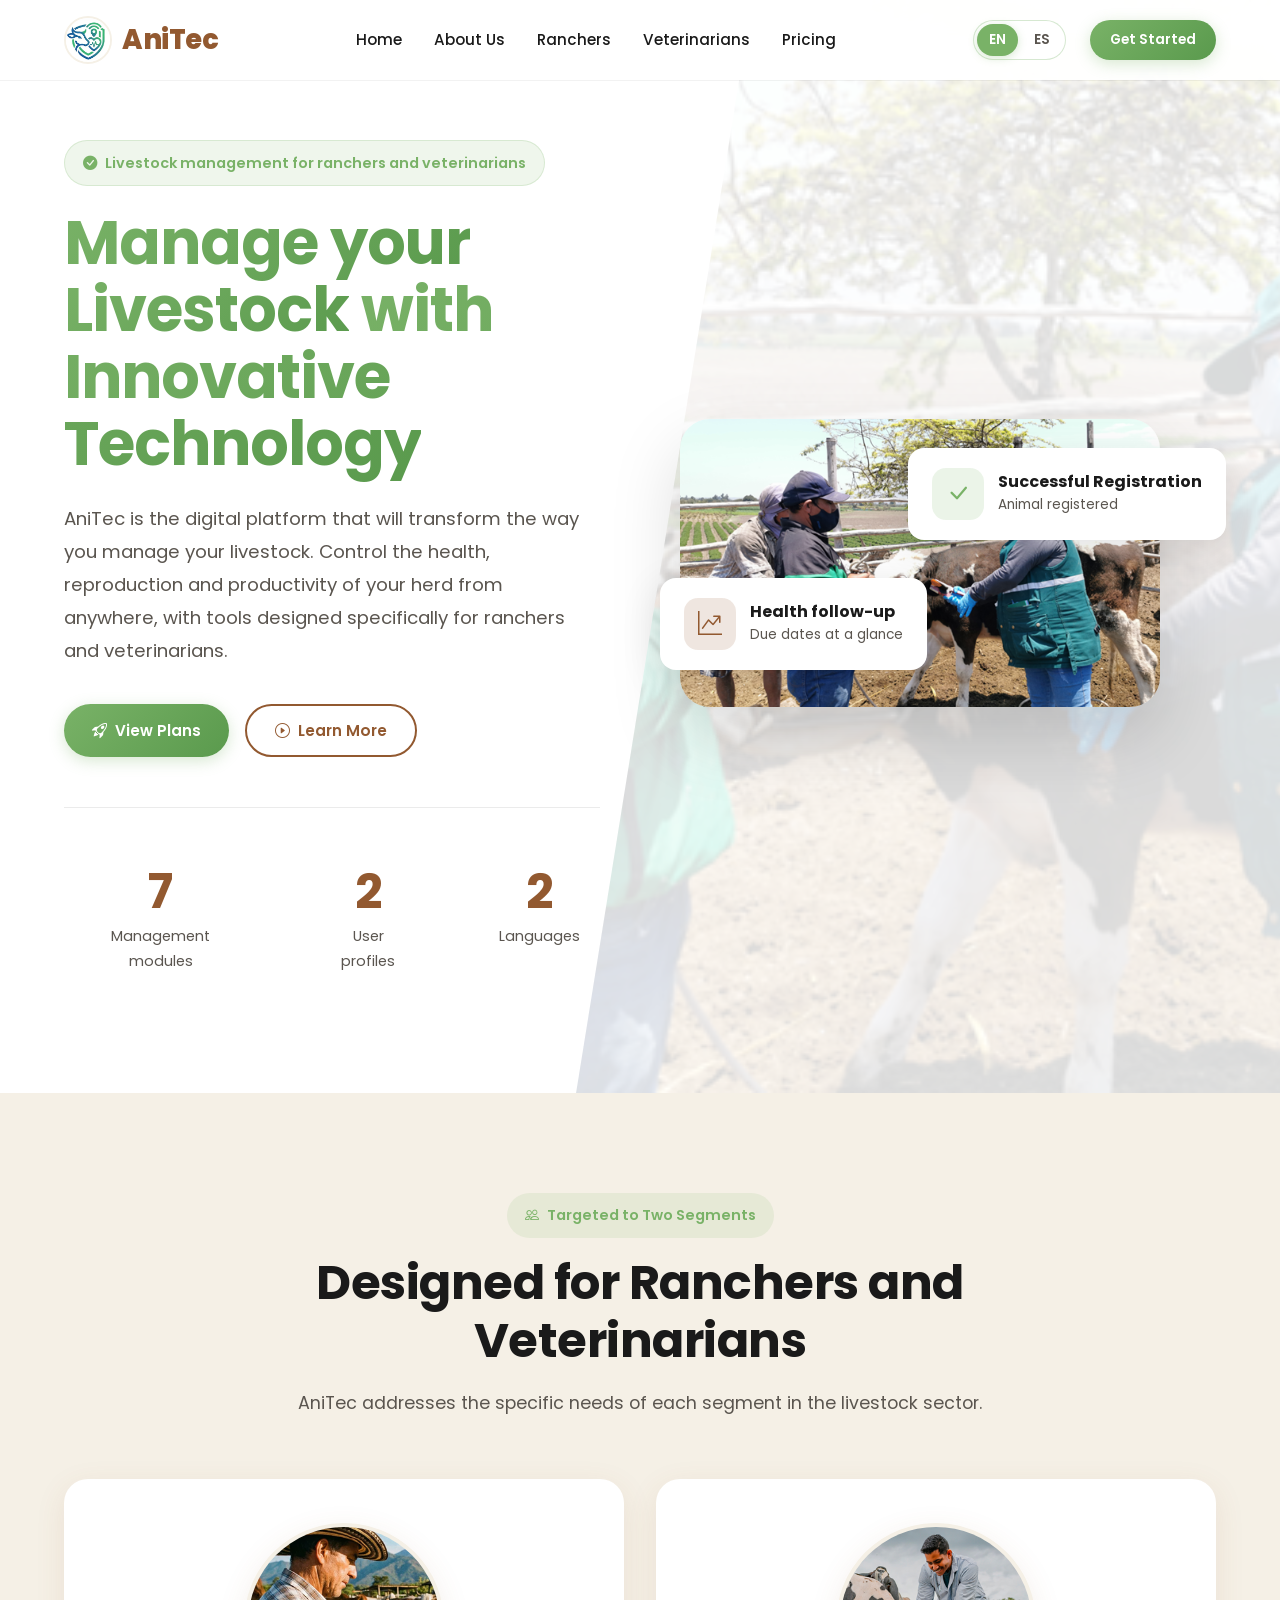
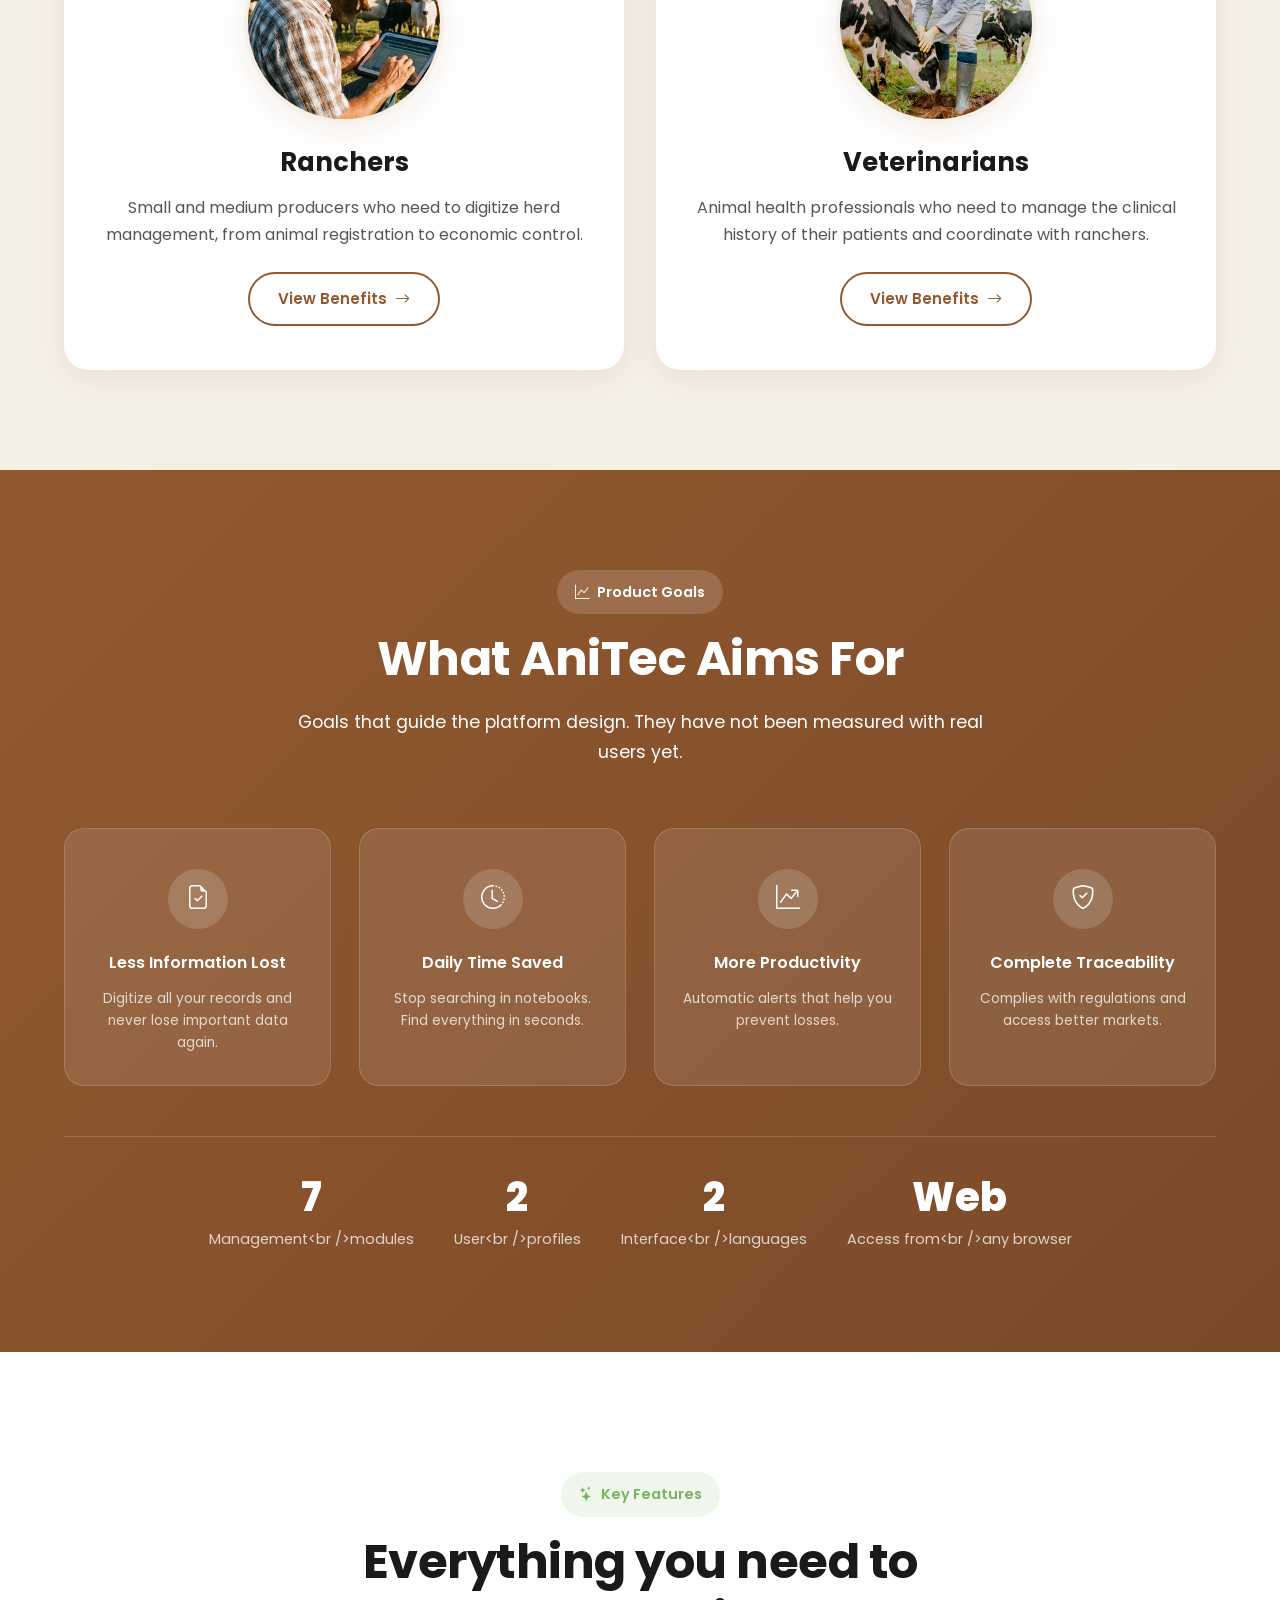
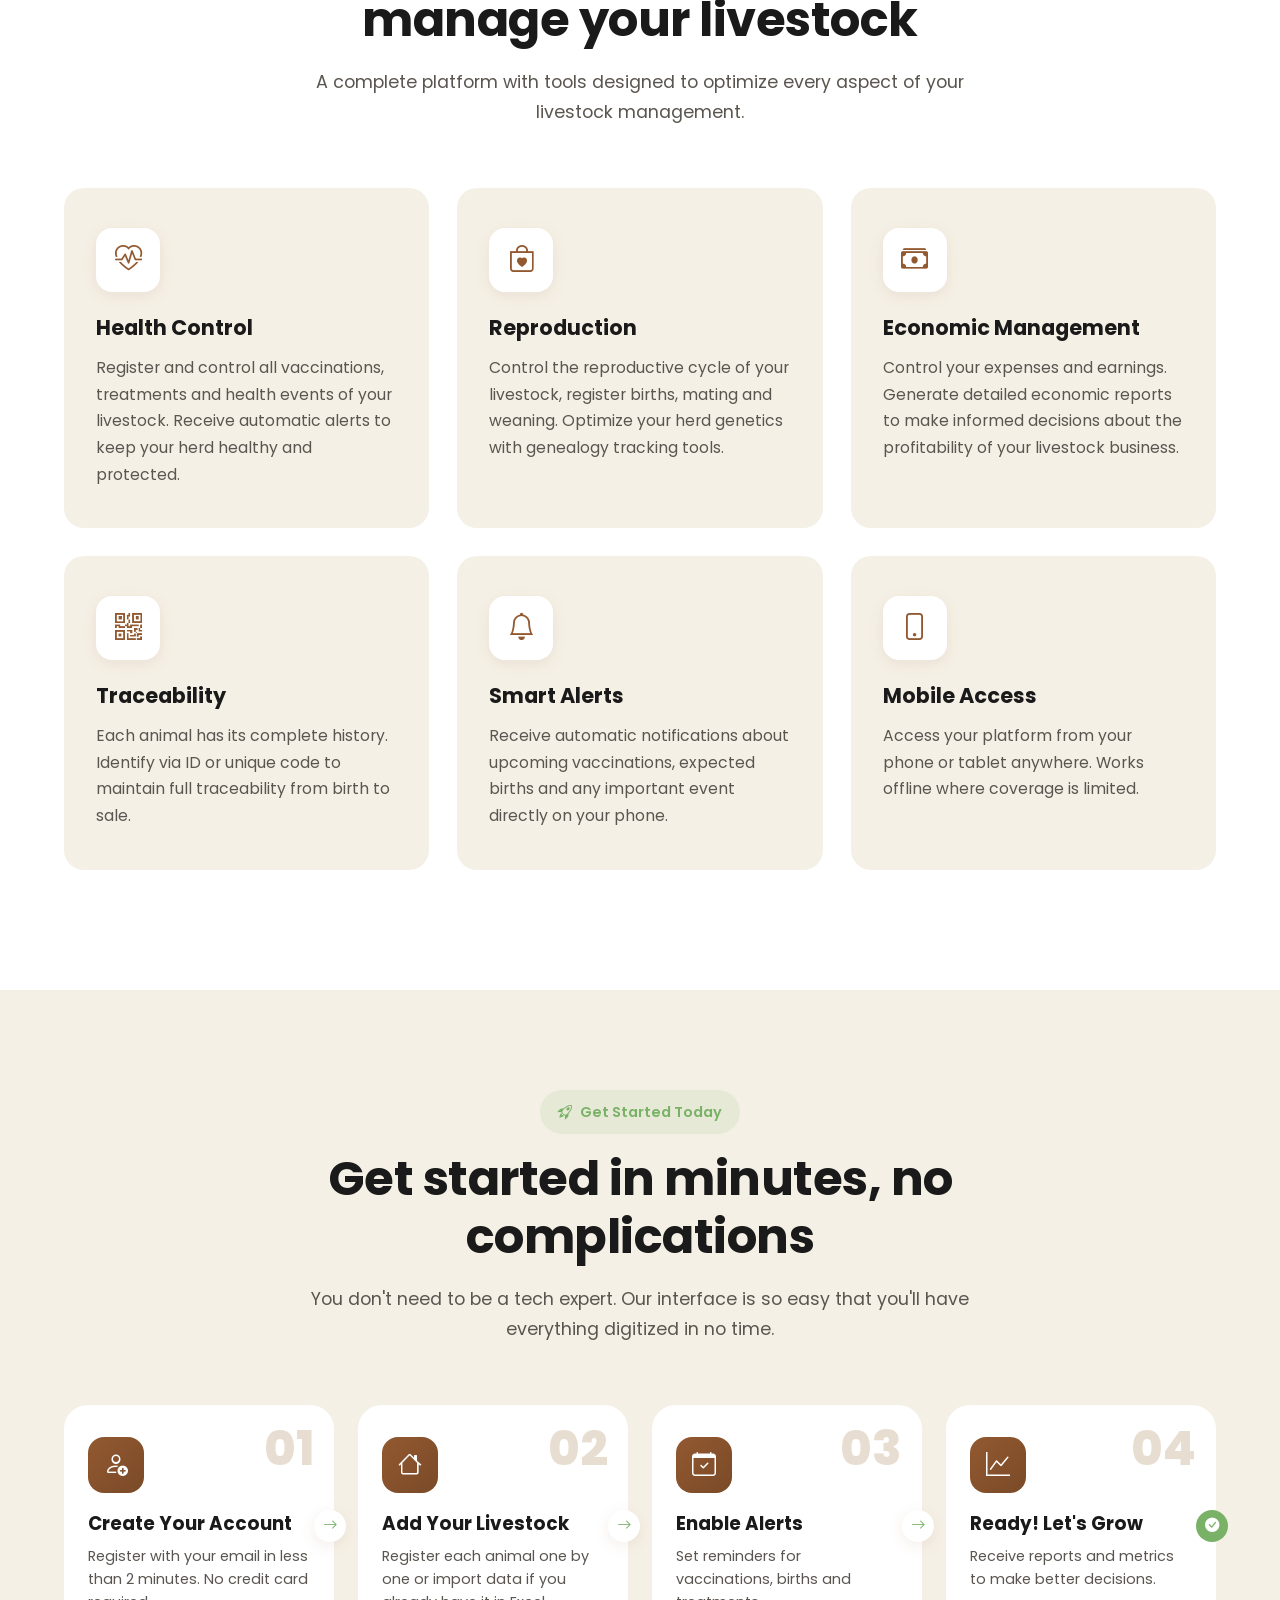
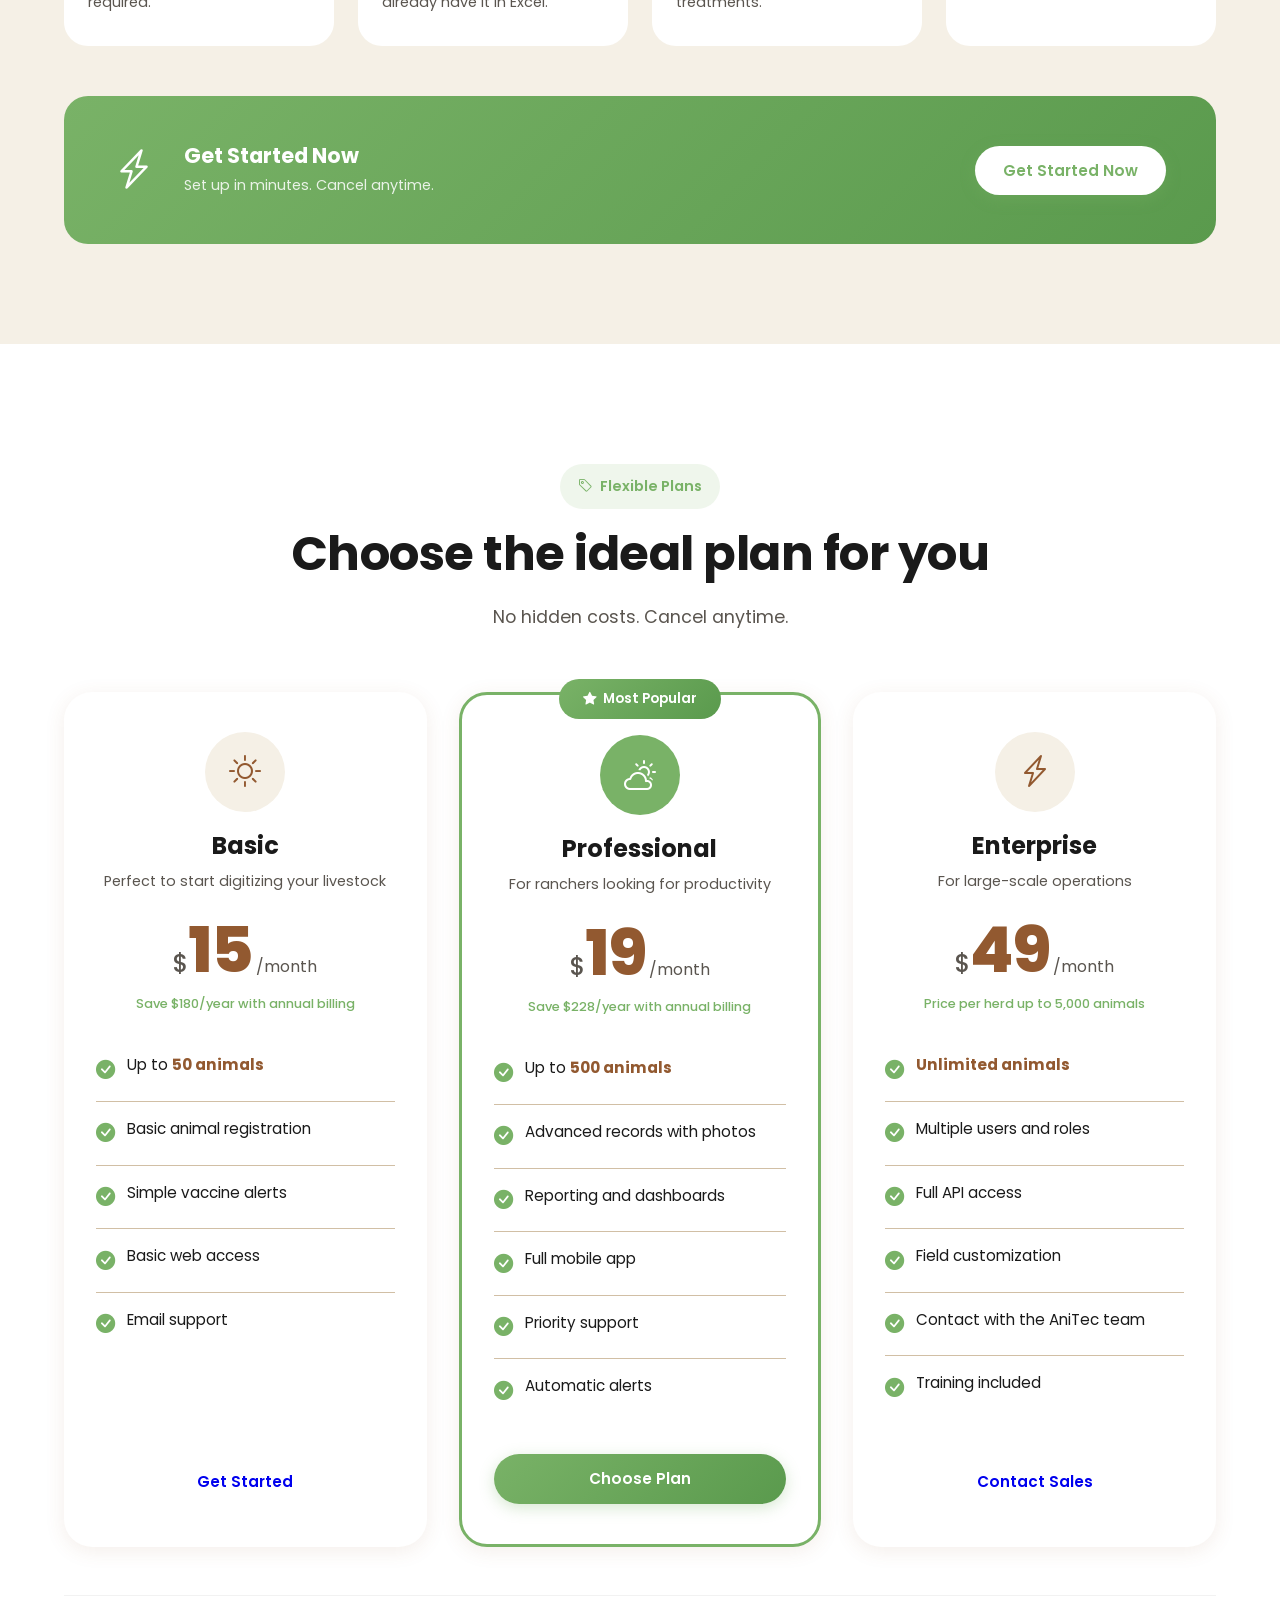
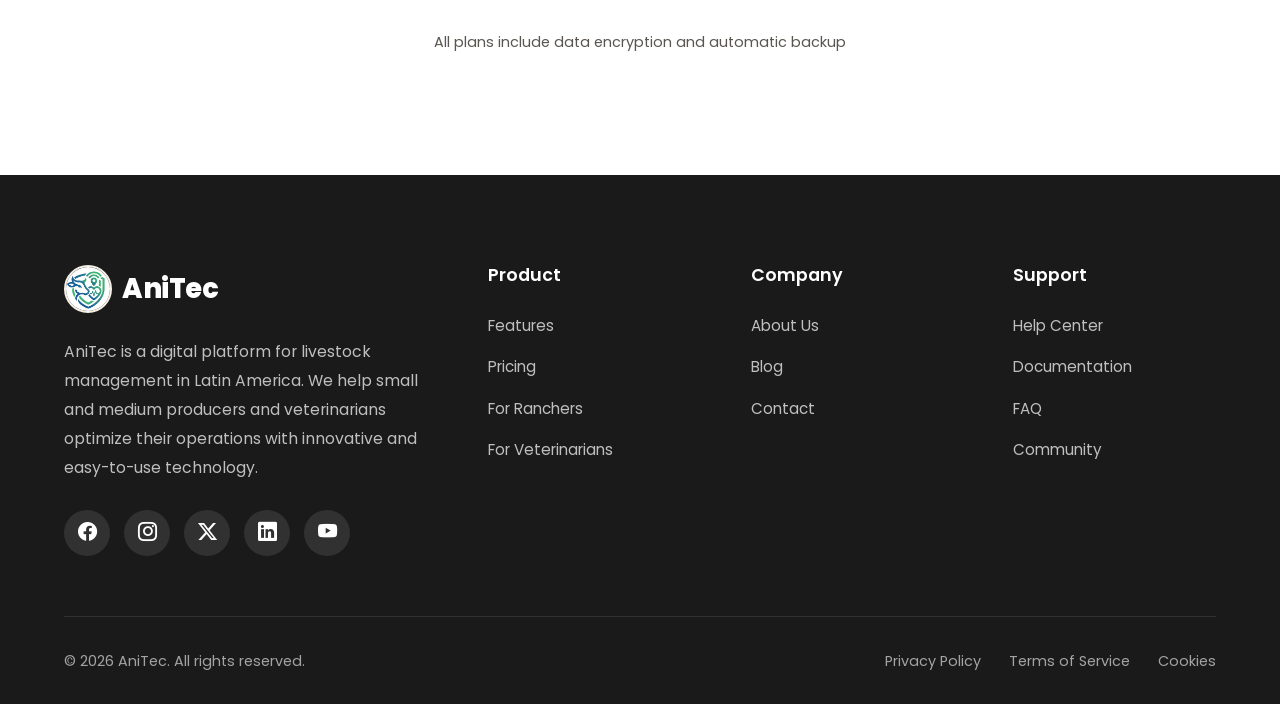
==== commit 12ddc55e: "fix: replace unverifiable claims with illustrative cases and verifiable facts The landing still show" ====
--- a/index.html
+++ b/index.html
@@ -4,7 +4,7 @@
     <meta charset="UTF-8" />
     <meta name="viewport" content="width=device-width, initial-scale=1.0" />
     <title>AniTec - Digital Platform for Livestock Management</title>
-    <meta name="description" content="AniTec is the leading digital platform in Latin America for livestock management. Manage health, reproduction, and productivity of your herd with innovative technology designed for ranchers and veterinarians." />
+    <meta name="description" content="AniTec is a digital platform for livestock management in Latin America. Manage health, reproduction, and productivity of your herd with innovative technology designed for ranchers and veterinarians." />
     <meta name="keywords" content="livestock management, rancher platform, AniTec, livestock traceability, digital livestock, animal health, herd control, platform for veterinarians, rural technology, livestock organizer, cattle management, farm management, agricultural technology, agtech" />
     <meta name="author" content="AniTec" />
     <meta name="robots" content="index, follow" />
@@ -15,7 +15,7 @@
     <meta property="og:type" content="website" />
     <meta property="og:url" content="https://anitec.com/" />
     <meta property="og:title" content="AniTec - Digital Platform for Livestock Management" />
-    <meta property="og:description" content="AniTec is the leading digital platform in Latin America for livestock management. Manage health, reproduction, and productivity of your herd with innovative technology." />
+    <meta property="og:description" content="AniTec is a digital platform for livestock management in Latin America. Manage health, reproduction, and productivity of your herd with innovative technology." />
     <meta property="og:image" content="https://anitec.com/assets/images/og-image.png" />
     <meta property="og:site_name" content="AniTec" />
     
@@ -23,7 +23,7 @@
     <meta property="twitter:card" content="summary_large_image" />
     <meta property="twitter:url" content="https://anitec.com/" />
     <meta property="twitter:title" content="AniTec - Digital Platform for Livestock Management" />
-    <meta property="twitter:description" content="AniTec is the leading digital platform in Latin America for livestock management. Manage health, reproduction, and productivity of your herd with innovative technology." />
+    <meta property="twitter:description" content="AniTec is a digital platform for livestock management in Latin America. Manage health, reproduction, and productivity of your herd with innovative technology." />
     <meta property="twitter:image" content="https://anitec.com/assets/images/og-image.png" />
     
     <!-- Favicons -->
@@ -69,7 +69,7 @@
             <button class="lang-btn" id="lang-en" onclick="setLanguage('en')">EN</button>
             <button class="lang-btn" id="lang-es" onclick="setLanguage('es')">ES</button>
           </div>
-            <a href="https://anitec-frontend.onrender.com/" target="_blank" rel="noreferrer" class="btn btn-success btn-sm" data-i18n="nav.startFree">Get Started</a>
+            <a href="https://anitec-frontend-cve3.onrender.com/" target="_blank" rel="noreferrer" class="btn btn-success btn-sm" data-i18n="nav.startFree">Get Started</a>
           <button class="mobile-menu-btn">
             <i class="bi bi-list"></i>
           </button>
@@ -114,7 +114,7 @@
           <div class="hero-text">
             <div class="hero-badge">
               <i class="bi bi-check-circle-fill"></i>
-              <span data-i18n="hero.badge">+500 Ranchers and 120 Veterinarians trust us</span>
+              <span data-i18n="hero.badge">Livestock management for ranchers and veterinarians</span>
             </div>
             <h1 class="hero-title">
               <span data-i18n="hero.title1">Manage your </span><span data-i18n="hero.title2" class="highlight">Livestock</span><span data-i18n="hero.title3"> with Innovative Technology</span>
@@ -127,7 +127,7 @@
               <strong>veterinarians</strong>.
             </p>
             <div class="hero-buttons">
-              <a href="https://anitec-frontend.onrender.com/" target="_blank" rel="noreferrer" class="btn btn-success">
+              <a href="https://anitec-frontend-cve3.onrender.com/" target="_blank" rel="noreferrer" class="btn btn-success">
                 <i class="bi bi-rocket-takeoff"></i>
                 <span data-i18n="hero.tryFree">View Plans</span>
               </a>
@@ -138,16 +138,16 @@
             </div>
             <div class="hero-stats">
               <div class="stat-item">
-                <div class="stat-number">+500</div>
-                <div class="stat-label" data-i18n="hero.stat1">Ranchers</div>
+                <div class="stat-number">7</div>
+                <div class="stat-label" data-i18n="hero.stat1">Management modules</div>
               </div>
               <div class="stat-item">
-                <div class="stat-number">+120</div>
-                <div class="stat-label" data-i18n="hero.stat2">Veterinarians</div>
+                <div class="stat-number">2</div>
+                <div class="stat-label" data-i18n="hero.stat2">User profiles</div>
               </div>
               <div class="stat-item">
-                <div class="stat-number">+5,000</div>
-                <div class="stat-label" data-i18n="hero.stat3">Registered Animals</div>
+                <div class="stat-number">2</div>
+                <div class="stat-label" data-i18n="hero.stat3">Languages</div>
               </div>
             </div>
           </div>
@@ -171,8 +171,8 @@
                 <i class="bi bi-graph-up-arrow"></i>
               </div>
               <div class="floating-text">
-                <h4 data-i18n="hero.statsAd3" >Productivity</h4>
-                <p data-i18n="hero.statsAd4" >+25% this month</p>
+                <h4 data-i18n="hero.statsAd3" >Health follow-up</h4>
+                <p data-i18n="hero.statsAd4" >Due dates at a glance</p>
               </div>
             </div>
           </div>
@@ -232,12 +232,11 @@
         <div class="section-header">
           <span class="section-subtitle">
             <i class="bi bi-graph-up"></i>
-            <span data-i18n="metrics.subtitle">Results That Speak</span>
+            <span data-i18n="metrics.subtitle">Product Goals</span>
           </span>
-          <h2 class="section-title" data-i18n="metrics.title">AniTec's Impact</h2>
+          <h2 class="section-title" data-i18n="metrics.title">What AniTec Aims For</h2>
           <p class="section-description" data-i18n="metrics.description">
-            Join hundreds of producers who are already transforming their
-            livestock management.
+            Goals that guide the platform design. They have not been measured with real users yet.
           </p>
         </div>
         <div class="metrics-grid">
@@ -245,7 +244,6 @@
             <div class="metric-icon">
               <i class="bi bi-file-earmark-check"></i>
             </div>
-            <div class="metric-number">85%</div>
             <div class="metric-label" data-i18n="metrics.label1">Less Information Lost</div>
             <p class="metric-description" data-i18n="metrics.desc1">
               Digitize all your records and never lose important data again.
@@ -255,7 +253,6 @@
             <div class="metric-icon">
               <i class="bi bi-clock-history"></i>
             </div>
-            <div class="metric-number">2h</div>
             <div class="metric-label" data-i18n="metrics.label2">Daily Time Saved</div>
             <p class="metric-description" data-i18n="metrics.desc2">
               Stop searching in notebooks. Find everything in seconds.
@@ -265,7 +262,6 @@
             <div class="metric-icon">
               <i class="bi bi-graph-up-arrow"></i>
             </div>
-            <div class="metric-number">30%</div>
             <div class="metric-label" data-i18n="metrics.label3">More Productivity</div>
             <p class="metric-description" data-i18n="metrics.desc3">
               Automatic alerts that help you prevent losses.
@@ -275,7 +271,6 @@
             <div class="metric-icon">
               <i class="bi bi-shield-check"></i>
             </div>
-            <div class="metric-number">100%</div>
             <div class="metric-label" data-i18n="metrics.label4">Complete Traceability</div>
             <p class="metric-description" data-i18n="metrics.desc4">
               Complies with regulations and access better markets.
@@ -284,22 +279,20 @@
         </div>
         <div class="metrics-footer">
           <div class="metrics-stat">
-            <span class="metrics-stat-number">+500</span>
-            <span class="metrics-stat-label" data-i18n="metrics.stat1">Ranchers<br />trust AniTec</span>
+            <span class="metrics-stat-number">7</span>
+            <span class="metrics-stat-label" data-i18n="metrics.stat1">Management<br />modules</span>
           </div>
           <div class="metrics-stat">
-            <span class="metrics-stat-number">+120</span>
-            <span class="metrics-stat-label" data-i18n="metrics.stat2"
-              >Veterinarians<br />use the platform</span
-            >
+            <span class="metrics-stat-number">2</span>
+            <span class="metrics-stat-label" data-i18n="metrics.stat2">User<br />profiles</span>
           </div>
           <div class="metrics-stat">
-            <span class="metrics-stat-number">+5,000</span>
-            <span class="metrics-stat-label" data-i18n="metrics.stat3">Animals<br />registered</span>
+            <span class="metrics-stat-number">2</span>
+            <span class="metrics-stat-label" data-i18n="metrics.stat3">Interface<br />languages</span>
           </div>
           <div class="metrics-stat">
-            <span class="metrics-stat-number">99%</span>
-            <span class="metrics-stat-label" data-i18n="metrics.stat4">User Satisfaction</span>
+            <span class="metrics-stat-number">Web</span>
+            <span class="metrics-stat-label" data-i18n="metrics.stat4">Access from<br />any browser</span>
           </div>
         </div>
       </div>
@@ -474,7 +467,7 @@
               <h4 data-i18n="howItWorks.ctaTitle">Get Started Now</h4>
               <p data-i18n="howItWorks.ctaDesc">Set up in minutes. Cancel anytime.</p>
             </div>
-            <a href="https://anitec-frontend.onrender.com/" target="_blank" rel="noreferrer" class="btn btn-success" data-i18n="howItWorks.ctaTitle">Get Started Now</a>
+            <a href="https://anitec-frontend-cve3.onrender.com/" target="_blank" rel="noreferrer" class="btn btn-success" data-i18n="howItWorks.ctaTitle">Get Started Now</a>
           </div>
         </div>
       </div>
@@ -531,7 +524,7 @@
                 <span data-i18n="pricing.emailSupport">Email support</span>
               </li>
             </ul>
-            <a href="https://anitec-frontend.onrender.com/" target="_blank" rel="noreferrer" class="btn btn-outline pricing-btn" data-i18n="pricing.startFree">Get Started</a>
+            <a href="https://anitec-frontend-cve3.onrender.com/" target="_blank" rel="noreferrer" class="btn btn-outline pricing-btn" data-i18n="pricing.startFree">Get Started</a>
           </div>
           <div class="pricing-card featured">
             <div class="pricing-badge">
@@ -581,7 +574,7 @@
                 <span data-i18n="pricing.autoAlerts">Automatic alerts</span>
               </li>
             </ul>
-            <a href="https://anitec-frontend.onrender.com/" target="_blank" rel="noreferrer" class="btn btn-success pricing-btn" data-i18n="pricing.choosePlan">Choose Plan</a>
+            <a href="https://anitec-frontend-cve3.onrender.com/" target="_blank" rel="noreferrer" class="btn btn-success pricing-btn" data-i18n="pricing.choosePlan">Choose Plan</a>
           </div>
           <div class="pricing-card">
             <div class="pricing-header">
@@ -618,14 +611,14 @@
               </li>
               <li>
                 <i class="bi bi-check-circle-fill"></i>
-                <span data-i18n="pricing.support24_7">24/7 dedicated support</span>
+                <span data-i18n="pricing.support24_7">Contact with the AniTec team</span>
               </li>
               <li>
                 <i class="bi bi-check-circle-fill"></i>
                 <span data-i18n="pricing.training">Training included</span>
               </li>
             </ul>
-            <a href="https://anitec-frontend.onrender.com/" target="_blank" rel="noreferrer" class="btn btn-outline pricing-btn" data-i18n="pricing.contactSales">Contact Sales</a>
+            <a href="https://anitec-frontend-cve3.onrender.com/" target="_blank" rel="noreferrer" class="btn btn-outline pricing-btn" data-i18n="pricing.contactSales">Contact Sales</a>
           </div>
         </div>
         <div class="pricing-footer">
@@ -646,7 +639,7 @@
               <span class="logo-text">AniTec</span>
             </a>
             <p class="footer-description" data-i18n="footer.desc">
-              AniTec is the leading digital platform in Latin America for
+              AniTec is a digital platform for
               livestock management. We help small and medium producers and
               veterinarians optimize their operations with innovative and
               easy-to-use technology.
--- a/assets/styles/styles.css
+++ b/assets/styles/styles.css
@@ -2050,8 +2050,10 @@
 
 .team-grid {
   display: grid;
-  grid-template-columns: repeat(5, 1fr);
+  grid-template-columns: repeat(3, 1fr);
   gap: 28px;
+  max-width: 960px;
+  margin: 0 auto;
 }
 
 .team-card {
@@ -2347,6 +2349,19 @@
   border: 3px solid var(--primary-green);
 }
 
+.testimonial-author .illustrative-avatar {
+  width: 56px;
+  height: 56px;
+  border-radius: 50%;
+  display: flex;
+  align-items: center;
+  justify-content: center;
+  font-size: 2.4rem;
+  color: var(--primary-green);
+  border: 3px solid var(--primary-green);
+  flex-shrink: 0;
+}
+
 .testimonial-info h4 {
   font-size: 1rem;
   font-weight: 600;
